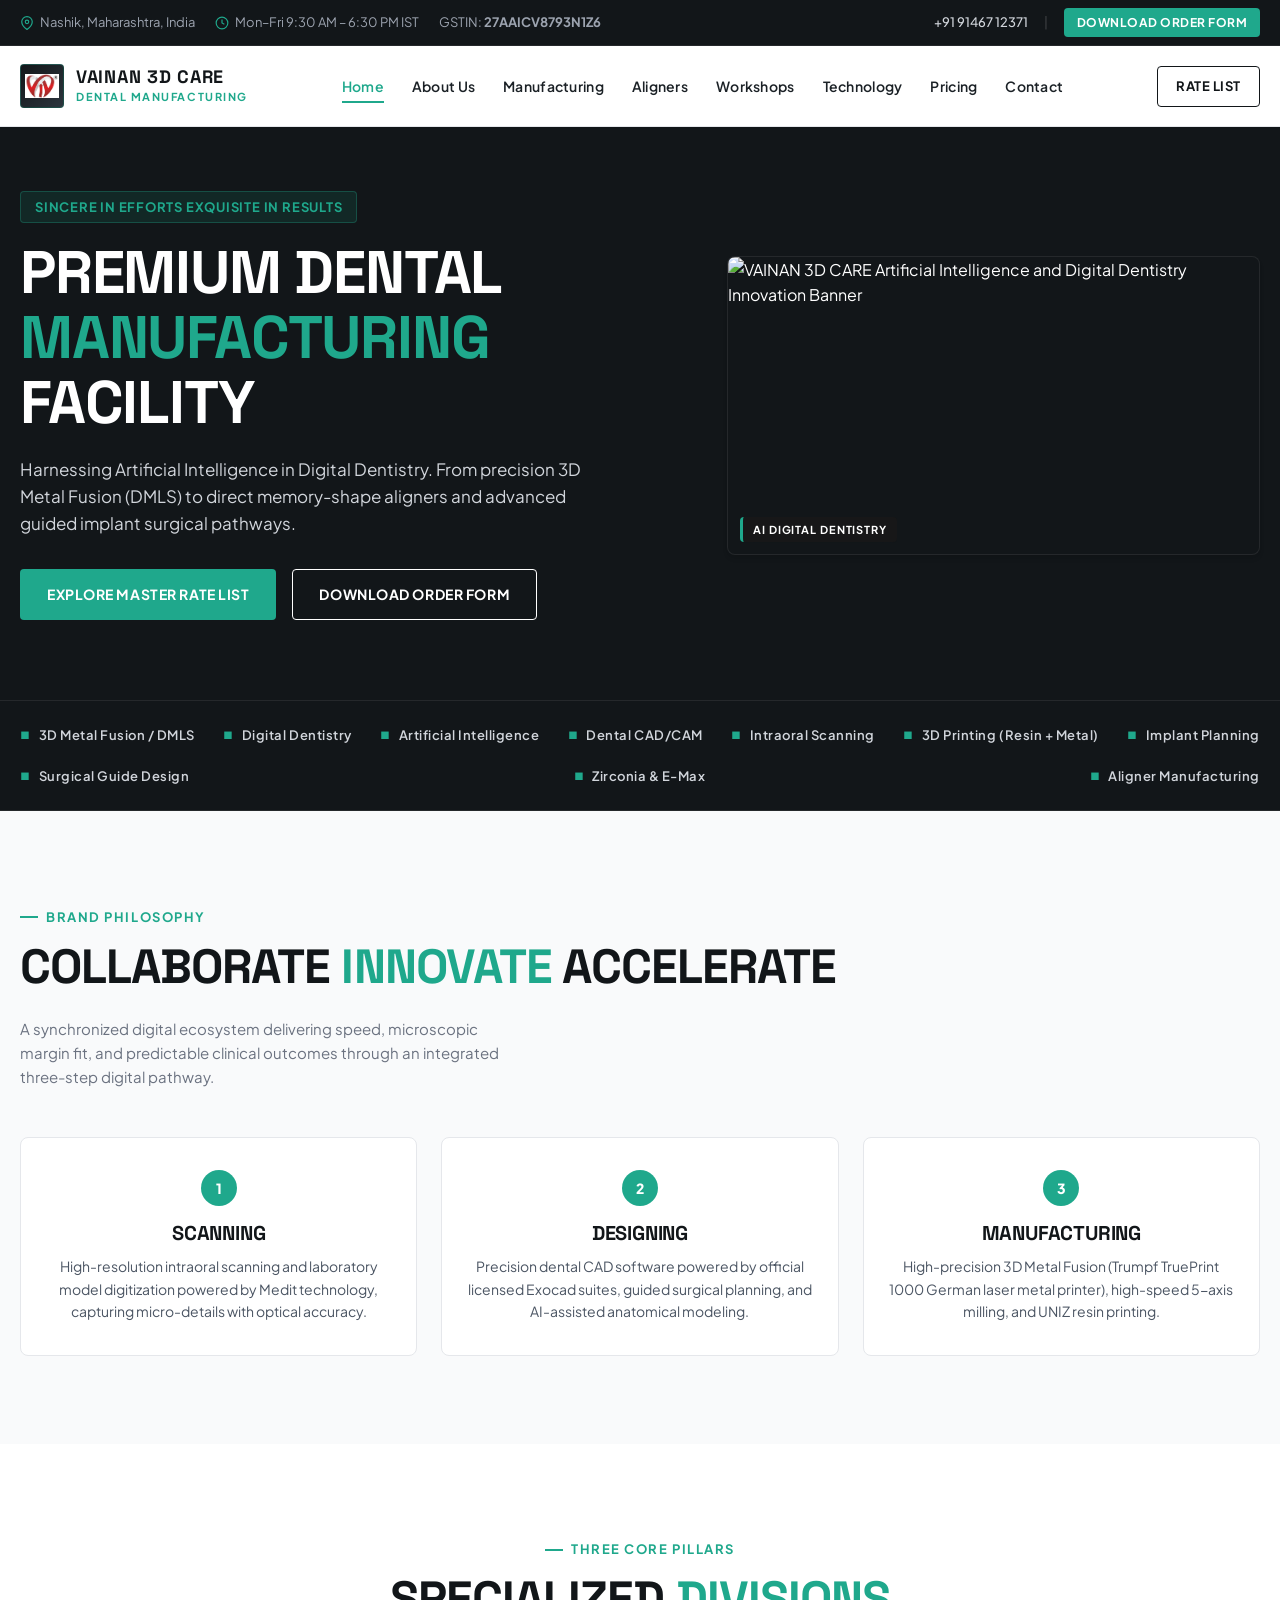
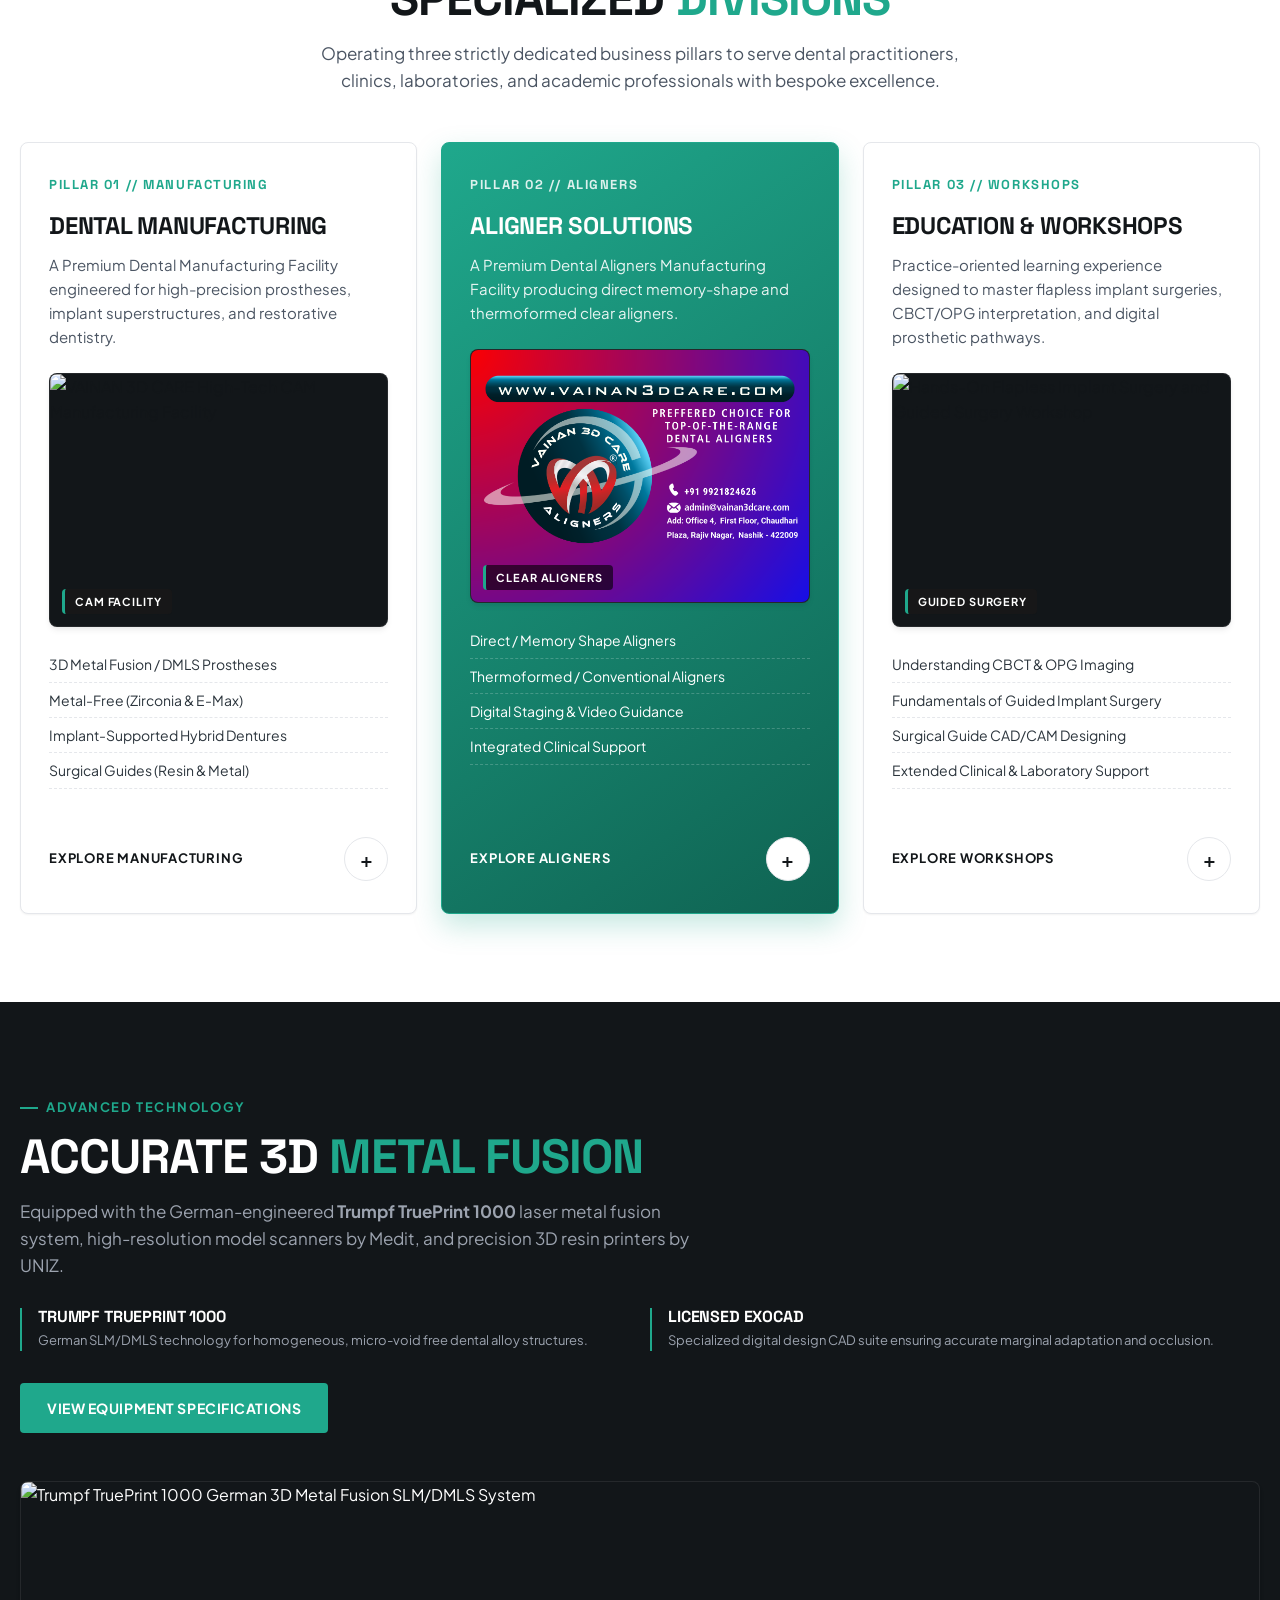
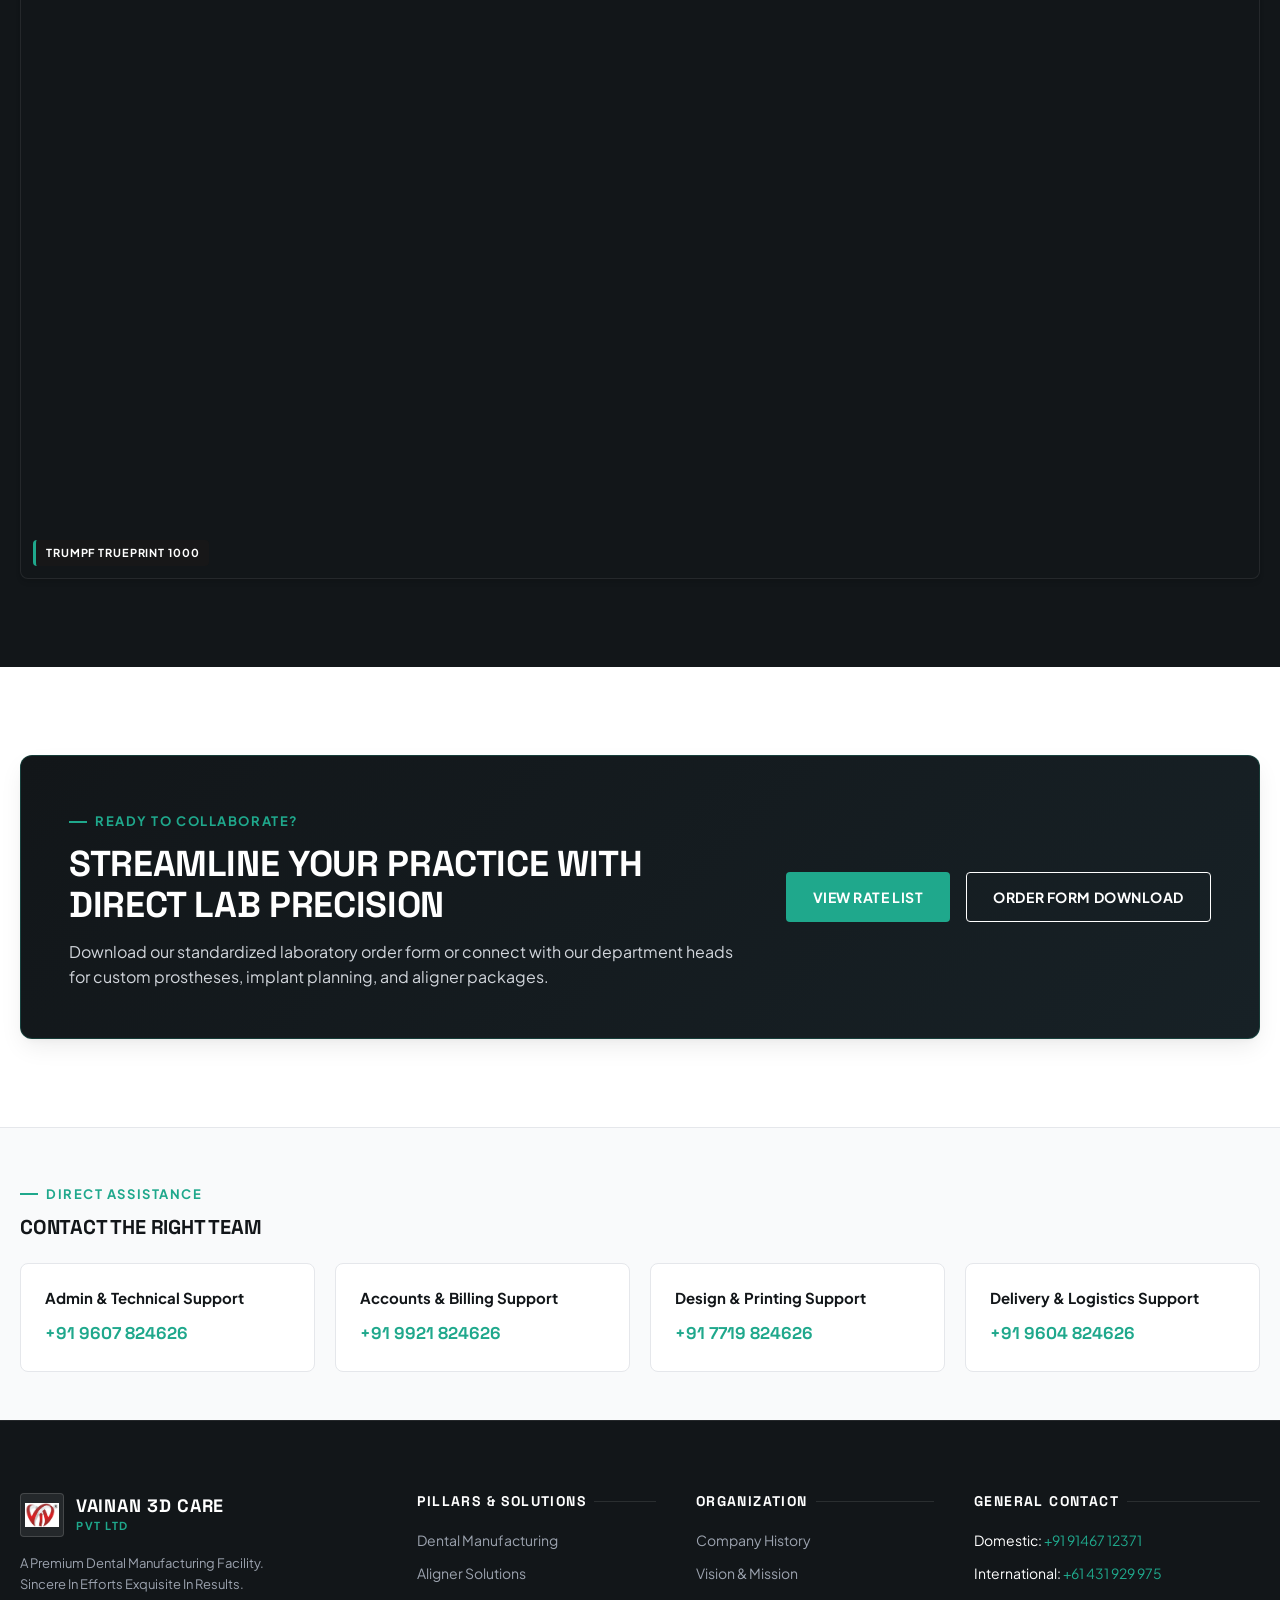
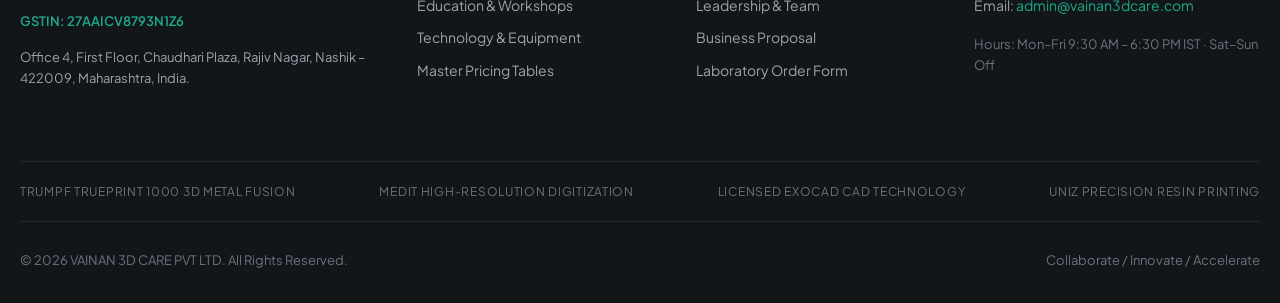
==== index.html @ 5afebca4 "feat: core website pages, styles, scripts, documentation and branding" ====
<!DOCTYPE html>
<html lang="en">
<head>
  <meta charset="UTF-8">
  <meta name="viewport" content="width=device-width, initial-scale=1.0">
  <title>VAINAN 3D CARE PVT LTD | Premium Dental Manufacturing & Digital Dentistry</title>
  <meta name="description" content="VAINAN 3D CARE PVT LTD is a premium dental manufacturing facility in Nashik, India. Harnessing Artificial Intelligence, 3D Metal Fusion (DMLS), Aligners, and Advanced Workshops.">
  <link rel="stylesheet" href="css/style.css">
</head>
<body>

  <!-- Top Utility Bar -->
  <div class="top-bar">
    <div class="container top-bar-inner">
      <div class="top-bar-info">
        <div class="top-bar-item">
          <svg width="14" height="14" viewBox="0 0 24 24" fill="none" stroke="currentColor" stroke-width="2"><path d="M21 10c0 7-9 13-9 13s-9-6-9-13a9 9 0 0 1 18 0z"></path><circle cx="12" cy="10" r="3"></circle></svg>
          <span>Nashik, Maharashtra, India</span>
        </div>
        <div class="top-bar-item">
          <svg width="14" height="14" viewBox="0 0 24 24" fill="none" stroke="currentColor" stroke-width="2"><circle cx="12" cy="12" r="10"></circle><polyline points="12 6 12 12 16 14"></polyline></svg>
          <span>Mon–Fri 9:30 AM – 6:30 PM IST</span>
        </div>
        <div class="top-bar-item">
          <span>GSTIN: <strong>27AAICV8793N1Z6</strong></span>
        </div>
      </div>
      <div class="top-bar-actions">
        <!-- CONFIRM WITH CLIENT: Contact phone numbers: older live site listed 7719824626 / 9146712371 as primary; newer material lists a 4-department split plus 91467 12371 / +61 431 929 975 as general contact. Confirm the department table is the one to publish. -->
        <a href="tel:+919146712371" class="top-bar-link">+91 91467 12371</a>
        <span style="color: rgba(255,255,255,0.2);">|</span>
        <a href="contact.html#order-form" class="btn btn-primary" style="padding: 4px 12px; font-size: 0.75rem;">Download Order Form</a>
      </div>
    </div>
  </div>

  <!-- Main Sticky Header -->
  <header class="site-header">
    <div class="container site-header-inner">
      <a href="index.html" class="brand-logo" aria-label="Vainan 3D Care Home">
        <div class="brand-symbol">
          <img src="Asset/Vainan3DCareAligners(BoxCover)/4.png" alt="VAINAN 3D CARE Logo" class="brand-emblem-img">
        </div>
        <div class="brand-text">
          <span class="brand-name">VAINAN 3D CARE</span>
          <span class="brand-sub">Dental Manufacturing</span>
        </div>
      </a>

      <!-- Desktop Navigation -->
      <nav class="nav-desktop">
        <a href="index.html" class="nav-link active">Home</a>
        <a href="about.html" class="nav-link">About Us</a>
        <a href="manufacturing.html" class="nav-link">Manufacturing</a>
        <a href="aligners.html" class="nav-link">Aligners</a>
        <a href="workshops.html" class="nav-link">Workshops</a>
        <a href="technology.html" class="nav-link">Technology</a>
        <a href="pricing.html" class="nav-link">Pricing</a>
        <a href="contact.html" class="nav-link">Contact</a>
      </nav>

      <div class="nav-actions">
        <a href="pricing.html" class="btn btn-outline-dark" style="padding: 9px 18px; font-size: 0.8125rem;">Rate List</a>
        <button class="mobile-menu-btn" id="mobileMenuBtn" aria-label="Open navigation menu">
          <svg width="24" height="24" viewBox="0 0 24 24" fill="none" stroke="currentColor" stroke-width="2"><line x1="3" y1="12" x2="21" y2="12"></line><line x1="3" y1="6" x2="21" y2="6"></line><line x1="3" y1="18" x2="21" y2="18"></line></svg>
        </button>
      </div>
    </div>
  </header>

  <!-- Mobile Drawer & Overlay -->
  <div class="mobile-nav-overlay" id="mobileOverlay"></div>
  <div class="mobile-nav-drawer" id="mobileDrawer">
    <div>
      <div style="display: flex; justify-content: space-between; align-items: center; margin-bottom: 24px;">
        <div class="brand-text">
          <span class="brand-name" style="color: #fff;">VAINAN 3D CARE</span>
          <span class="brand-sub">Pvt Ltd</span>
        </div>
        <button class="mobile-nav-close" id="mobileCloseBtn" aria-label="Close menu">&times;</button>
      </div>
      <nav class="mobile-nav-links">
        <a href="index.html" class="active">Home</a>
        <a href="about.html">About Us</a>
        <a href="manufacturing.html">Dental Manufacturing</a>
        <a href="aligners.html">Aligner Solutions</a>
        <a href="workshops.html">Education & Workshops</a>
        <a href="technology.html">Technology & Equipment</a>
        <a href="pricing.html">Pricing & Charges</a>
        <a href="contact.html">Contact Us</a>
      </nav>
    </div>
    <div>
      <a href="contact.html#order-form" class="btn btn-primary" style="width: 100%; margin-bottom: 12px;">Order Form</a>
      <p style="font-size: 0.75rem; color: var(--gray-400); text-align: center;">GSTIN: 27AAICV8793N1Z6</p>
    </div>
  </div>

  <!-- Hero Section: Samhwan Steel Bold Industrial Stacked Layout -->
  <section class="hero-industrial">
    <div class="container">
      <div class="hero-grid">
        <div class="hero-content">
          <div class="hero-tagline-strip">
            <span>Sincere In Efforts Exquisite In Results</span>
          </div>
          <h1 class="hero-stacked-headline">
            <span>PREMIUM DENTAL</span>
            <span class="accent">MANUFACTURING</span>
            <span>FACILITY</span>
          </h1>
          <p class="hero-subtext">
            Harnessing Artificial Intelligence in Digital Dentistry. From precision 3D Metal Fusion (DMLS) to direct memory-shape aligners and advanced guided implant surgical pathways.
          </p>
          <div class="hero-actions">
            <a href="pricing.html" class="btn btn-primary">Explore Master Rate List</a>
            <a href="contact.html#order-form" class="btn btn-outline-white">Download Order Form</a>
          </div>
        </div>

        <!-- Hero Media Asset: vainan3dcare.com (1170 x 355 px)/2.png -->
        <div class="hero-media-wrapper">
          <div class="media-frame aspect-16-9" id="hero-banner-frame">
            <img src="Asset/vainan3dcare.com (1170 x 355 px)/2.png" alt="VAINAN 3D CARE Artificial Intelligence and Digital Dentistry Innovation Banner" loading="eager">
            <span class="media-badge">AI Digital Dentistry</span>
          </div>
        </div>
      </div>
    </div>
  </section>

  <!-- High-Tech Strip (Section 6.5) -->
  <div class="tech-strip">
    <div class="container tech-strip-inner">
      <span class="tech-badge">3D Metal Fusion / DMLS</span>
      <span class="tech-badge">Digital Dentistry</span>
      <span class="tech-badge">Artificial Intelligence</span>
      <span class="tech-badge">Dental CAD/CAM</span>
      <span class="tech-badge">Intraoral Scanning</span>
      <span class="tech-badge">3D Printing (Resin + Metal)</span>
      <span class="tech-badge">Implant Planning</span>
      <span class="tech-badge">Surgical Guide Design</span>
      <span class="tech-badge">Zirconia & E-Max</span>
      <span class="tech-badge">Aligner Manufacturing</span>
    </div>
  </div>

  <!-- Brand Philosophy & Workflow Summary -->
  <section class="section bg-light">
    <div class="container">
      <div style="display: flex; justify-content: space-between; align-items: flex-end; flex-wrap: wrap; gap: 24px; margin-bottom: 48px;">
        <div>
          <span class="section-tagline">Brand Philosophy</span>
          <h2 class="heading-two-tone">
            COLLABORATE <span class="accent">INNOVATE</span> ACCELERATE
          </h2>
        </div>
        <div style="max-width: 480px;">
          <p class="text-muted" style="font-size: 0.9375rem;">
            A synchronized digital ecosystem delivering speed, microscopic margin fit, and predictable clinical outcomes through an integrated three-step digital pathway.
          </p>
        </div>
      </div>

      <!-- Workflow: Scanning -> Designing -> Manufacturing -->
      <div class="workflow-grid">
        <div class="workflow-card">
          <div class="workflow-step-badge">1</div>
          <h3 class="workflow-title">Scanning</h3>
          <p class="workflow-text">
            High-resolution intraoral scanning and laboratory model digitization powered by Medit technology, capturing micro-details with optical accuracy.
          </p>
        </div>

        <div class="workflow-card">
          <div class="workflow-step-badge">2</div>
          <h3 class="workflow-title">Designing</h3>
          <p class="workflow-text">
            Precision dental CAD software powered by official licensed Exocad suites, guided surgical planning, and AI-assisted anatomical modeling.
          </p>
        </div>

        <div class="workflow-card">
          <div class="workflow-step-badge">3</div>
          <h3 class="workflow-title">Manufacturing</h3>
          <p class="workflow-text">
            High-precision 3D Metal Fusion (Trumpf TruePrint 1000 German laser metal printer), high-speed 5-axis milling, and UNIZ resin printing.
          </p>
        </div>
      </div>
    </div>
  </section>

  <!-- 3-Pillar Feature Card Grid (Samhwan Steel Core Pattern) -->
  <section class="section bg-white">
    <div class="container">
      <div class="section-heading-wrapper text-center" style="max-width: 760px; margin-left: auto; margin-right: auto;">
        <span class="section-tagline">Three Core Pillars</span>
        <h2 class="heading-two-tone">
          SPECIALIZED <span class="accent">DIVISIONS</span>
        </h2>
        <p class="section-subtitle" style="margin-left: auto; margin-right: auto;">
          Operating three strictly dedicated business pillars to serve dental practitioners, clinics, laboratories, and academic professionals with bespoke excellence.
        </p>
      </div>

      <div class="pillar-grid">
        <!-- Pillar A: Dental Manufacturing -->
        <div class="pillar-card">
          <div>
            <div class="pillar-card-number">PILLAR 01 // MANUFACTURING</div>
            <h3 class="pillar-card-title">Dental Manufacturing</h3>
            <p class="pillar-card-desc">
              A Premium Dental Manufacturing Facility engineered for high-precision prostheses, implant superstructures, and restorative dentistry.
            </p>

            <div class="media-frame aspect-4-3" style="margin-bottom: 20px;">
              <img src="Asset/WebsiteAdditions2/15.png" alt="VAINAN 3D CARE High-Tech CAM Manufacturing Facility" loading="lazy">
              <span class="media-badge">CAM Facility</span>
            </div>

            <ul class="pillar-card-features">
              <li>3D Metal Fusion / DMLS Prostheses</li>
              <li>Metal-Free (Zirconia & E-Max)</li>
              <li>Implant-Supported Hybrid Dentures</li>
              <li>Surgical Guides (Resin & Metal)</li>
            </ul>
          </div>

          <div class="pillar-card-bottom">
            <span class="pillar-card-link-text">Explore Manufacturing</span>
            <a href="manufacturing.html" class="btn-circle-plus" aria-label="View Dental Manufacturing Pillar">+</a>
          </div>
        </div>

        <!-- Pillar B: Aligner Solutions (Solid Teal Featured Anchor Card) -->
        <div class="pillar-card card-featured">
          <div>
            <div class="pillar-card-number">PILLAR 02 // ALIGNERS</div>
            <h3 class="pillar-card-title">Aligner Solutions</h3>
            <p class="pillar-card-desc">
              <!-- CONFIRM WITH CLIENT: 'World-class' positioning language - confirm client wants this retained (currently only in aligner material) -->
              A Premium Dental Aligners Manufacturing Facility producing direct memory-shape and thermoformed clear aligners.
            </p>

            <div class="media-frame aspect-4-3" style="margin-bottom: 20px;">
              <img src="Asset/Vainan3DCareAligners(BoxCover)/2.png" alt="VAINAN 3D CARE Aligners Packaging and Splints" loading="lazy">
              <span class="media-badge" style="background: rgba(0,0,0,0.6);">Clear Aligners</span>
            </div>

            <ul class="pillar-card-features">
              <li>Direct / Memory Shape Aligners</li>
              <li>Thermoformed / Conventional Aligners</li>
              <li>Digital Staging & Video Guidance</li>
              <li>Integrated Clinical Support</li>
            </ul>
          </div>

          <div class="pillar-card-bottom">
            <span class="pillar-card-link-text">Explore Aligners</span>
            <a href="aligners.html" class="btn-circle-plus" aria-label="View Aligner Solutions Pillar">+</a>
          </div>
        </div>

        <!-- Pillar C: Education / Workshops -->
        <div class="pillar-card">
          <div>
            <div class="pillar-card-number">PILLAR 03 // WORKSHOPS</div>
            <h3 class="pillar-card-title">Education & Workshops</h3>
            <p class="pillar-card-desc">
              Practice-oriented learning experience designed to master flapless implant surgeries, CBCT/OPG interpretation, and digital prosthetic pathways.
            </p>

            <div class="media-frame aspect-4-3" style="margin-bottom: 20px;">
              <img src="Asset/Vainan3DCareFlyers/4.png" alt="Hands-On Flapless Implant Surgery and Guided Surgery Workshop" loading="lazy">
              <span class="media-badge">Guided Surgery</span>
            </div>

            <ul class="pillar-card-features">
              <li>Understanding CBCT & OPG Imaging</li>
              <li>Fundamentals of Guided Implant Surgery</li>
              <li>Surgical Guide CAD/CAM Designing</li>
              <li>Extended Clinical & Laboratory Support</li>
            </ul>
          </div>

          <div class="pillar-card-bottom">
            <span class="pillar-card-link-text">Explore Workshops</span>
            <a href="workshops.html" class="btn-circle-plus" aria-label="View Education & Workshops Pillar">+</a>
          </div>
        </div>
      </div>
    </div>
  </section>

  <!-- Technical Infrastructure & German Engineering Highlight -->
  <section class="section bg-charcoal">
    <div class="container">
      <div style="display: grid; grid-template-columns: 1fr; gap: 48px; align-items: center;" class="equipment-showcase-grid">
        <div>
          <span class="section-tagline">Advanced Technology</span>
          <h2 class="heading-two-tone heading-two-tone-light">
            ACCURATE 3D <span class="accent">METAL FUSION</span>
          </h2>
          <p class="section-subtitle" style="margin-bottom: 28px;">
            Equipped with the German-engineered <strong>Trumpf TruePrint 1000</strong> laser metal fusion system, high-resolution model scanners by Medit, and precision 3D resin printers by UNIZ.
          </p>

          <div style="display: grid; grid-template-columns: 1fr 1fr; gap: 20px; margin-bottom: 32px;">
            <div style="border-left: 2px solid var(--teal-primary); padding-left: 16px;">
              <h4 style="font-size: 1rem; color: #fff; margin-bottom: 4px;">Trumpf TruePrint 1000</h4>
              <p style="font-size: 0.8125rem; color: var(--gray-400);">German SLM/DMLS technology for homogeneous, micro-void free dental alloy structures.</p>
            </div>
            <div style="border-left: 2px solid var(--teal-primary); padding-left: 16px;">
              <h4 style="font-size: 1rem; color: #fff; margin-bottom: 4px;">Licensed Exocad</h4>
              <p style="font-size: 0.8125rem; color: var(--gray-400);">Specialized digital design CAD suite ensuring accurate marginal adaptation and occlusion.</p>
            </div>
          </div>

          <a href="technology.html" class="btn btn-primary">View Equipment Specifications</a>
        </div>

        <div class="media-frame aspect-16-9" id="trumpf-machine-frame">
          <img src="Asset/WebsiteAdditions2/8.png" alt="Trumpf TruePrint 1000 German 3D Metal Fusion SLM/DMLS System" loading="lazy">
          <span class="media-badge">Trumpf TruePrint 1000</span>
        </div>
      </div>
    </div>
  </section>

  <!-- Flagged Global Network Section -->
  <!-- CONFIRM WITH CLIENT: Global-reach / "world map" section (borrowed from the design reference) — confirm with client whether Vainan actually serves international clients before building this; current content only hints at "exporting services" plus one Australian (+61) contact number. Section held as draft placeholder per prompt instructions. -->

  <!-- B2B Order & Consultation CTA -->
  <section class="section bg-white">
    <div class="container">
      <div class="cta-banner">
        <div class="cta-content">
          <span class="section-tagline" style="color: var(--teal-primary);">Ready to Collaborate?</span>
          <h2 class="cta-title">Streamline Your Practice With Direct Lab Precision</h2>
          <p class="cta-desc">
            Download our standardized laboratory order form or connect with our department heads for custom prostheses, implant planning, and aligner packages.
          </p>
        </div>
        <div style="display: flex; gap: 16px; flex-wrap: wrap;">
          <a href="pricing.html" class="btn btn-primary">View Rate List</a>
          <a href="contact.html#order-form" class="btn btn-outline-white">Order Form Download</a>
        </div>
      </div>
    </div>
  </section>

  <!-- Department Quick Contact Matrix (Section 9) -->
  <section class="section-sm bg-light" style="border-top: 1px solid var(--gray-200);">        
    <div class="container">
      <div style="margin-bottom: 24px;">
        <span class="section-tagline">Direct Assistance</span>
        <h3 style="font-size: 1.25rem; font-weight: 800; color: var(--charcoal-900);">CONTACT THE RIGHT TEAM</h3>
      </div>
      <!-- CONFIRM WITH CLIENT: Contact phone numbers: confirm 4-department split (+91 9607 824626 / 9921 824626 / 7719 824626 / 9604 824626) vs older live site primary numbers (7719824626 / 9146712371). -->
      <div class="dept-grid">
        <div class="dept-card">
          <span class="dept-name">Admin & Technical Support</span>
          <a href="tel:+919607824626" class="dept-phone">+91 9607 824626</a>
        </div>
        <div class="dept-card">
          <span class="dept-name">Accounts & Billing Support</span>
          <a href="tel:+919921824626" class="dept-phone">+91 9921 824626</a>
        </div>
        <div class="dept-card">
          <span class="dept-name">Design & Printing Support</span>
          <a href="tel:+917719824626" class="dept-phone">+91 7719 824626</a>
        </div>
        <div class="dept-card">
          <span class="dept-name">Delivery & Logistics Support</span>
          <a href="tel:+919604824626" class="dept-phone">+91 9604 824626</a>
        </div>
      </div>
    </div>
  </section>

  <!-- Master Footer -->
  <footer class="site-footer">
    <div class="container">
      <div class="footer-grid">
        <!-- Col 1: Brand & Legal -->
        <div>
          <div class="brand-logo" style="margin-bottom: 16px;">
            <div class="brand-symbol" style="background: rgba(255,255,255,0.08); border-color: rgba(255,255,255,0.15);">
              <img src="Asset/Vainan3DCareAligners(BoxCover)/4.png" alt="VAINAN 3D CARE Logo" class="brand-emblem-img">
            </div>
            <div class="brand-text">
              <span class="brand-name" style="color: #fff;">VAINAN 3D CARE</span>
              <span class="brand-sub">PVT LTD</span>
            </div>
          </div>
          <p class="footer-legal-text">
            A Premium Dental Manufacturing Facility.<br>
            Sincere In Efforts Exquisite In Results.
          </p>
          <p class="footer-legal-text" style="color: var(--teal-primary); font-weight: 600;">
            GSTIN: 27AAICV8793N1Z6
          </p>
          <p class="footer-legal-text">
            Office 4, First Floor, Chaudhari Plaza, Rajiv Nagar, Nashik – 422009, Maharashtra, India.
          </p>
        </div>

        <!-- Col 2: Navigation Links -->
        <div>
          <h4 class="footer-col-title">Pillars & Solutions</h4>
          <div class="footer-links">
            <a href="manufacturing.html" class="footer-link">Dental Manufacturing</a>
            <a href="aligners.html" class="footer-link">Aligner Solutions</a>
            <a href="workshops.html" class="footer-link">Education & Workshops</a>
            <a href="technology.html" class="footer-link">Technology & Equipment</a>
            <a href="pricing.html" class="footer-link">Master Pricing Tables</a>
          </div>
        </div>

        <!-- Col 3: Company -->
        <div>
          <h4 class="footer-col-title">Organization</h4>
          <div class="footer-links">
            <a href="about.html" class="footer-link">Company History</a>
            <a href="about.html#vision" class="footer-link">Vision & Mission</a>
            <a href="about.html#team" class="footer-link">Leadership & Team</a>
            <a href="about.html#proposal" class="footer-link">Business Proposal</a>
            <a href="contact.html#order-form" class="footer-link">Laboratory Order Form</a>
          </div>
        </div>

        <!-- Col 4: Contact Desk -->
        <div>
          <h4 class="footer-col-title">General Contact</h4>
          <div class="footer-links">
            <span style="color: #fff; font-size: 0.875rem;">Domestic: <a href="tel:+919146712371" style="color: var(--teal-primary);">+91 91467 12371</a></span>
            <span style="color: #fff; font-size: 0.875rem;">International: <a href="tel:+61431929975" style="color: var(--teal-primary);">+61 431 929 975</a></span>
            <!-- CONFIRM WITH CLIENT: Contact email: older live site used vainan3dcare@outlook.com; new master content consistently uses admin@vainan3dcare.com. Confirm which is current. -->
            <span style="font-size: 0.875rem;">Email: <a href="mailto:admin@vainan3dcare.com" style="color: var(--teal-primary);">admin@vainan3dcare.com</a></span>
            <span style="font-size: 0.8125rem; color: var(--gray-500); margin-top: 8px;">Hours: Mon–Fri 9:30 AM – 6:30 PM IST · Sat–Sun Off</span>
          </div>
        </div>
      </div>

      <!-- Certification Strip -->
      <div class="footer-cert-strip">
        <span>Trumpf TruePrint 1000 3D Metal Fusion</span>
        <span>Medit High-Resolution Digitization</span>
        <span>Licensed Exocad CAD Technology</span>
        <span>UNIZ Precision Resin Printing</span>
      </div>

      <!-- Copyright Bar -->
      <div class="footer-bottom">
        <span>&copy; 2026 VAINAN 3D CARE PVT LTD. All Rights Reserved.</span>
        <span>Collaborate / Innovate / Accelerate</span>
      </div>
    </div>
  </footer>

  <script src="js/main.js"></script>
</body>
</html>
---- css/style.css ----
/* ==========================================================================
   VAINAN 3D CARE PVT LTD — Master Design System
   Industrial B2B Theme Inspired by Samhwan Steel & Modern Digital Dentistry
   ========================================================================== */

@import url('https://fonts.googleapis.com/css2?family=Plus+Jakarta+Sans:ital,wght@0,300;0,400;0,500;0,600;0,700;0,800;1,400;1,600&family=Space+Grotesk:wght@500;700&display=swap');

:root {
  /* Primary Accent: Emerald / Industrial Teal */
  --teal-primary: #1FA88C;
  --teal-hover: #178e76;
  --teal-dark: #0f6352;
  --teal-light: #EBF7F4;
  --teal-subtle: rgba(31, 168, 140, 0.08);
  --teal-border: rgba(31, 168, 140, 0.25);
  --teal-glow: rgba(31, 168, 140, 0.35);

  /* Neutrals & Charcoal */
  --charcoal-900: #121619;
  --charcoal-800: #1B2126;
  --charcoal-700: #2C353D;
  --gray-600: #4B5563;
  --gray-500: #6B7280;
  --gray-400: #9CA3AF;
  --gray-300: #D1D5DB;
  --gray-200: #E5E7EB;
  --gray-100: #F3F4F6;
  --gray-50: #F9FAFB;
  --white: #FFFFFF;

  /* Typography */
  --font-sans: 'Plus Jakarta Sans', -apple-system, BlinkMacSystemFont, 'Segoe UI', Roboto, sans-serif;
  --font-heading: 'Space Grotesk', 'Plus Jakarta Sans', sans-serif;

  /* Layout & Spacing */
  --container-max: 1280px;
  --header-height: 80px;
  --topbar-height: 38px;
  --radius-sm: 4px;
  --radius-md: 8px;
  --radius-lg: 12px;
  --radius-xl: 16px;
  --radius-full: 9999px;

  /* Shadows */
  --shadow-sm: 0 1px 2px 0 rgba(0, 0, 0, 0.05);
  --shadow-md: 0 4px 6px -1px rgba(0, 0, 0, 0.07), 0 2px 4px -1px rgba(0, 0, 0, 0.04);
  --shadow-lg: 0 10px 25px -3px rgba(0, 0, 0, 0.08), 0 4px 6px -2px rgba(0, 0, 0, 0.03);
  --shadow-card-hover: 0 20px 30px -5px rgba(27, 33, 38, 0.12), 0 0 0 1px var(--teal-primary);

  /* Transitions */
  --transition-fast: 0.18s ease;
  --transition-normal: 0.28s cubic-bezier(0.4, 0, 0.2, 1);
  --transition-slow: 0.45s cubic-bezier(0.16, 1, 0.3, 1);
}

/* ==========================================================================
   CSS Reset & Base
   ========================================================================== */
*, *::before, *::after {
  box-sizing: border-box;
  margin: 0;
  padding: 0;
}

html {
  font-size: 16px;
  scroll-behavior: smooth;
  -webkit-text-size-adjust: 100%;
  width: 100%;
  max-width: 100%;
  overflow-x: hidden;
}

body {
  font-family: var(--font-sans);
  color: var(--charcoal-900);
  background-color: var(--white);
  line-height: 1.6;
  -webkit-font-smoothing: antialiased;
  -moz-osx-font-smoothing: grayscale;
  width: 100%;
  max-width: 100%;
  overflow-x: hidden;
  position: relative;
}

a {
  color: inherit;
  text-decoration: none;
  transition: color var(--transition-fast);
}

ul, ol {
  list-style: none;
}

button, input, select, textarea {
  font: inherit;
}

img {
  max-width: 100%;
  height: auto;
  display: block;
}

/* ==========================================================================
   Utility Classes & Layout
   ========================================================================== */
.container {
  width: 100%;
  max-width: var(--container-max);
  margin-left: auto;
  margin-right: auto;
  padding-left: 20px;
  padding-right: 20px;
}

@media (max-width: 480px) {
  .container {
    padding-left: 16px;
    padding-right: 16px;
  }
}

.section {
  padding-top: 88px;
  padding-bottom: 88px;
}

.section-sm {
  padding-top: 48px;
  padding-bottom: 48px;
}

.bg-white { background-color: var(--white); }
.bg-light { background-color: var(--gray-50); }
.bg-charcoal { background-color: var(--charcoal-900); color: var(--white); }
.bg-teal { background-color: var(--teal-primary); color: var(--white); }

.text-accent {
  color: var(--teal-primary);
}

.text-muted {
  color: var(--gray-500);
}

.text-center { text-align: center; }
.text-right { text-align: right; }

/* ==========================================================================
   Typography — Samhwan Steel Two-Tone Headings
   ========================================================================== */
h1, h2, h3, h4, h5, h6 {
  font-family: var(--font-heading);
  font-weight: 700;
  line-height: 1.15;
  letter-spacing: -0.01em;
  text-transform: uppercase;
}

.section-heading-wrapper {
  margin-bottom: 48px;
}

.section-tagline {
  display: inline-flex;
  align-items: center;
  gap: 8px;
  font-size: 0.8125rem;
  font-weight: 700;
  text-transform: uppercase;
  letter-spacing: 0.12em;
  color: var(--teal-primary);
  margin-bottom: 12px;
}

.section-tagline::before {
  content: "";
  display: inline-block;
  width: 18px;
  height: 2px;
  background-color: var(--teal-primary);
}

.heading-two-tone {
  font-size: clamp(2rem, 3.8vw, 3rem);
  font-weight: 800;
  color: var(--charcoal-900);
  letter-spacing: -0.02em;
  line-height: 1.12;
}

.heading-two-tone span.accent {
  color: var(--teal-primary);
}

.heading-two-tone-light {
  color: var(--white);
}

.section-subtitle {
  font-size: 1.0625rem;
  color: var(--gray-600);
  max-width: 680px;
  margin-top: 14px;
  line-height: 1.6;
}

.bg-charcoal .section-subtitle {
  color: var(--gray-400);
}

/* ==========================================================================
   Buttons & Badges
   ========================================================================== */
.btn {
  display: inline-flex;
  align-items: center;
  justify-content: center;
  gap: 10px;
  padding: 13px 26px;
  font-family: var(--font-sans);
  font-size: 0.875rem;
  font-weight: 700;
  letter-spacing: 0.04em;
  text-transform: uppercase;
  border-radius: var(--radius-sm);
  border: 1px solid transparent;
  cursor: pointer;
  transition: all var(--transition-normal);
  white-space: nowrap;
}

.btn-primary {
  background-color: var(--teal-primary);
  color: var(--white);
}

.btn-primary:hover {
  background-color: var(--teal-hover);
  box-shadow: 0 6px 18px var(--teal-glow);
  transform: translateY(-2px);
}

.btn-outline-dark {
  background-color: transparent;
  color: var(--charcoal-900);
  border-color: var(--charcoal-900);
}

.btn-outline-dark:hover {
  background-color: var(--charcoal-900);
  color: var(--white);
  transform: translateY(-2px);
}

.btn-outline-white {
  background-color: transparent;
  color: var(--white);
  border-color: var(--white);
}

.btn-outline-white:hover {
  background-color: var(--white);
  color: var(--charcoal-900);
  transform: translateY(-2px);
}

.btn-white {
  background-color: var(--white);
  color: var(--charcoal-900);
}

.btn-white:hover {
  background-color: var(--gray-100);
  transform: translateY(-2px);
}

.btn-circle-plus {
  width: 44px;
  height: 44px;
  border-radius: var(--radius-full);
  display: inline-flex;
  align-items: center;
  justify-content: center;
  background-color: var(--white);
  color: var(--charcoal-900);
  border: 1px solid var(--gray-200);
  font-size: 1.25rem;
  font-weight: 600;
  transition: all var(--transition-fast);
  cursor: pointer;
  flex-shrink: 0;
}

.btn-circle-plus:hover {
  background-color: var(--teal-primary);
  border-color: var(--teal-primary);
  color: var(--white);
  transform: scale(1.08);
}

.badge {
  display: inline-flex;
  align-items: center;
  gap: 6px;
  padding: 4px 10px;
  font-size: 0.75rem;
  font-weight: 700;
  letter-spacing: 0.06em;
  text-transform: uppercase;
  border-radius: var(--radius-sm);
}

.badge-teal {
  background-color: var(--teal-light);
  color: var(--teal-primary);
  border: 1px solid var(--teal-border);
}

.badge-charcoal {
  background-color: var(--charcoal-800);
  color: var(--white);
}

/* ==========================================================================
   IMAGE PLACEHOLDER BLOCKS (Strict Section 2 Rule 3 & Section 11 Compliance)
   ========================================================================== */
.placeholder-box {
  position: relative;
  width: 100%;
  background: linear-gradient(135deg, #1C2226 0%, #151A1D 100%);
  border: 1px dashed rgba(31, 168, 140, 0.45);
  border-radius: var(--radius-md);
  display: flex;
  flex-direction: column;
  align-items: center;
  justify-content: center;
  padding: 24px;
  color: var(--gray-300);
  text-align: center;
  overflow: hidden;
  box-shadow: inset 0 0 20px rgba(0, 0, 0, 0.4);
}

.placeholder-box::before {
  content: "";
  position: absolute;
  top: 0;
  left: 0;
  right: 0;
  bottom: 0;
  background: repeating-linear-gradient(
    45deg,
    transparent,
    transparent 14px,
    rgba(255, 255, 255, 0.015) 14px,
    rgba(255, 255, 255, 0.015) 28px
  );
  pointer-events: none;
}

.placeholder-box.light-theme {
  background: linear-gradient(135deg, #F8FAFB 0%, #EEF2F4 100%);
  border: 1px dashed var(--gray-400);
  color: var(--charcoal-700);
  box-shadow: none;
}

.placeholder-icon {
  width: 44px;
  height: 44px;
  border-radius: var(--radius-full);
  background-color: rgba(31, 168, 140, 0.15);
  color: var(--teal-primary);
  display: flex;
  align-items: center;
  justify-content: center;
  margin-bottom: 12px;
  font-size: 1.25rem;
}

.placeholder-label {
  font-family: var(--font-heading);
  font-size: 0.8125rem;
  font-weight: 700;
  letter-spacing: 0.06em;
  text-transform: uppercase;
  color: var(--teal-primary);
  margin-bottom: 4px;
}

.placeholder-box.light-theme .placeholder-label {
  color: var(--charcoal-900);
}

.placeholder-desc {
  font-size: 0.8125rem;
  color: var(--gray-400);
  max-width: 400px;
  line-height: 1.4;
}

.placeholder-box.light-theme .placeholder-desc {
  color: var(--gray-600);
}

.placeholder-meta {
  font-size: 0.6875rem;
  letter-spacing: 0.08em;
  text-transform: uppercase;
  color: var(--gray-500);
  margin-top: 8px;
  background-color: rgba(0, 0, 0, 0.35);
  padding: 2px 8px;
  border-radius: var(--radius-sm);
  display: inline-block;
}

.placeholder-box.light-theme .placeholder-meta {
  background-color: var(--gray-200);
  color: var(--gray-600);
}

/* Aspect ratio helpers */
.aspect-banner { aspect-ratio: 1170 / 355; min-height: 280px; }
.aspect-16-9 { aspect-ratio: 16 / 9; min-height: 220px; }
.aspect-4-3 { aspect-ratio: 4 / 3; min-height: 200px; }
.aspect-1-1 { aspect-ratio: 1 / 1; min-height: 180px; }
.aspect-tall { aspect-ratio: 3 / 4; min-height: 280px; }

/* Placed Media Frame System */
.media-frame {
  position: relative;
  width: 100%;
  border-radius: var(--radius-md);
  overflow: hidden;
  background: var(--charcoal-900);
  border: 1px solid rgba(255, 255, 255, 0.08);
  box-shadow: var(--shadow-md);
  display: block;
}

.media-frame img {
  width: 100%;
  height: 100%;
  object-fit: cover;
  display: block;
  transition: transform var(--transition-normal);
}

.media-frame:hover img {
  transform: scale(1.03);
}

.media-frame.contain-fit img {
  object-fit: contain;
  background: #0f1315;
}

.media-frame.white-bg img {
  background: #ffffff;
  object-fit: contain;
  padding: 12px;
}

.media-frame.aspect-banner { aspect-ratio: 1170 / 355; min-height: 280px; }
.media-frame.aspect-16-9 { aspect-ratio: 16 / 9; min-height: 220px; }
.media-frame.aspect-4-3 { aspect-ratio: 4 / 3; min-height: 200px; }
.media-frame.aspect-1-1 { aspect-ratio: 1 / 1; min-height: 180px; }
.media-frame.aspect-tall { aspect-ratio: 3 / 4; min-height: 280px; }

.media-badge {
  position: absolute;
  bottom: 12px;
  left: 12px;
  background: rgba(24, 24, 24, 0.88);
  backdrop-filter: blur(8px);
  color: #ffffff;
  font-size: 0.6875rem;
  font-weight: 700;
  letter-spacing: 0.08em;
  text-transform: uppercase;
  padding: 4px 10px;
  border-radius: var(--radius-sm);
  border-left: 3px solid var(--teal-primary);
  z-index: 2;
  pointer-events: none;
}

/* ==========================================================================
   Header & Navigation
   ========================================================================== */
.top-bar {
  background-color: var(--charcoal-900);
  color: var(--gray-400);
  font-size: 0.8125rem;
  padding: 8px 0;
  border-bottom: 1px solid rgba(255, 255, 255, 0.08);
}

.top-bar-inner {
  display: flex;
  align-items: center;
  justify-content: space-between;
  flex-wrap: wrap;
  gap: 12px;
}

.top-bar-info {
  display: flex;
  align-items: center;
  gap: 20px;
  flex-wrap: wrap;
}

.top-bar-item {
  display: flex;
  align-items: center;
  gap: 6px;
}

.top-bar-item svg {
  color: var(--teal-primary);
  flex-shrink: 0;
}

.top-bar-actions {
  display: flex;
  align-items: center;
  gap: 16px;
}

.top-bar-link {
  color: var(--gray-300);
  font-weight: 500;
  transition: color var(--transition-fast);
}

.top-bar-link:hover {
  color: var(--teal-primary);
}

.site-header {
  position: sticky;
  top: 0;
  z-index: 1000;
  background-color: rgba(255, 255, 255, 0.98);
  backdrop-filter: blur(12px);
  border-bottom: 1px solid var(--gray-200);
  box-shadow: var(--shadow-sm);
  transition: all var(--transition-normal);
}

.site-header-inner {
  display: flex;
  align-items: center;
  justify-content: space-between;
  height: var(--header-height);
}

.brand-logo {
  display: flex;
  align-items: center;
  gap: 12px;
}

.brand-symbol {
  width: 44px;
  height: 44px;
  background: linear-gradient(135deg, var(--charcoal-900) 0%, var(--charcoal-700) 100%);
  border-radius: var(--radius-sm);
  display: flex;
  align-items: center;
  justify-content: center;
  color: var(--teal-primary);
  font-family: var(--font-heading);
  font-weight: 800;
  font-size: 1.25rem;
  border: 1px solid rgba(31, 168, 140, 0.3);
  overflow: hidden;
}

.brand-symbol img,
.brand-emblem-img {
  width: 100%;
  height: 100%;
  object-fit: contain;
  padding: 4px;
  display: block;
}

.brand-text {
  display: flex;
  flex-direction: column;
}

.brand-name {
  font-family: var(--font-heading);
  font-size: 1.125rem;
  font-weight: 800;
  letter-spacing: 0.04em;
  color: var(--charcoal-900);
  line-height: 1.15;
}

.brand-sub {
  font-size: 0.6875rem;
  font-weight: 700;
  letter-spacing: 0.14em;
  text-transform: uppercase;
  color: var(--teal-primary);
}

.nav-desktop {
  display: flex;
  align-items: center;
  gap: 28px;
}

.nav-link {
  font-size: 0.875rem;
  font-weight: 600;
  color: var(--charcoal-800);
  letter-spacing: 0.02em;
  padding: 6px 0;
  position: relative;
  transition: color var(--transition-fast);
}

.nav-link::after {
  content: "";
  position: absolute;
  bottom: 0;
  left: 0;
  width: 0;
  height: 2px;
  background-color: var(--teal-primary);
  transition: width var(--transition-normal);
}

.nav-link:hover,
.nav-link.active {
  color: var(--teal-primary);
}

.nav-link.active::after {
  width: 100%;
}

.nav-actions {
  display: flex;
  align-items: center;
  gap: 12px;
}

.mobile-menu-btn {
  display: none;
  background: none;
  border: none;
  color: var(--charcoal-900);
  font-size: 1.5rem;
  cursor: pointer;
  padding: 8px;
}

/* Mobile Nav Drawer */
.mobile-nav-drawer {
  position: fixed;
  top: 0;
  right: -100%;
  width: 85%;
  max-width: 360px;
  height: 100vh;
  background-color: var(--charcoal-900);
  color: var(--white);
  z-index: 1050;
  padding: 32px 24px;
  display: flex;
  flex-direction: column;
  justify-content: space-between;
  box-shadow: -10px 0 30px rgba(0, 0, 0, 0.5);
  transition: right var(--transition-normal);
}

.mobile-nav-drawer.open {
  right: 0;
}

.mobile-nav-overlay {
  position: fixed;
  top: 0;
  left: 0;
  width: 100vw;
  height: 100vh;
  background-color: rgba(0, 0, 0, 0.6);
  backdrop-filter: blur(4px);
  z-index: 1040;
  opacity: 0;
  visibility: hidden;
  transition: all var(--transition-normal);
}

.mobile-nav-overlay.open {
  opacity: 1;
  visibility: visible;
}

.mobile-nav-close {
  align-self: flex-end;
  background: none;
  border: none;
  color: var(--white);
  font-size: 1.5rem;
  cursor: pointer;
  margin-bottom: 24px;
}

.mobile-nav-links {
  display: flex;
  flex-direction: column;
  gap: 16px;
}

.mobile-nav-links a {
  font-size: 1.125rem;
  font-weight: 600;
  padding: 8px 0;
  border-bottom: 1px solid rgba(255, 255, 255, 0.08);
}

.mobile-nav-links a.active {
  color: var(--teal-primary);
}

/* ==========================================================================
   Hero Section — Samhwan Steel Stacked Bold Headline
   ========================================================================== */
.hero-industrial {
  position: relative;
  background-color: var(--charcoal-900);
  color: var(--white);
  padding-top: 64px;
  padding-bottom: 80px;
  overflow: hidden;
}

.hero-grid {
  display: grid;
  grid-template-columns: 1fr;
  gap: 40px;
  align-items: center;
}

@media (min-width: 992px) {
  .hero-grid {
    grid-template-columns: 1.1fr 0.9fr;
    gap: 56px;
  }
}

.hero-stacked-headline {
  font-size: clamp(1.75rem, 6.5vw, 3.75rem);
  font-weight: 800;
  line-height: 1.08;
  letter-spacing: -0.02em;
  margin-bottom: 20px;
  overflow-wrap: break-word;
  word-break: break-word;
}

.hero-stacked-headline span {
  display: block;
}

.hero-stacked-headline span.accent {
  color: var(--teal-primary);
}

.hero-tagline-strip {
  display: inline-flex;
  align-items: center;
  gap: 8px;
  background-color: rgba(31, 168, 140, 0.12);
  border: 1px solid rgba(31, 168, 140, 0.3);
  padding: 6px 14px;
  border-radius: var(--radius-sm);
  color: var(--teal-primary);
  font-size: 0.8125rem;
  font-weight: 700;
  letter-spacing: 0.06em;
  text-transform: uppercase;
  margin-bottom: 18px;
  max-width: 100%;
  white-space: normal;
  line-height: 1.4;
}

.hero-subtext {
  font-size: 1.0625rem;
  color: var(--gray-300);
  max-width: 580px;
  margin-bottom: 32px;
  line-height: 1.6;
}

.hero-actions {
  display: flex;
  align-items: center;
  gap: 16px;
  flex-wrap: wrap;
}

/* ==========================================================================
   3-Pillar Feature Card Grid (Samhwan Steel Core Pattern)
   ========================================================================== */
.pillar-grid {
  display: grid;
  grid-template-columns: 1fr;
  gap: 24px;
  margin-top: 40px;
}

@media (min-width: 768px) {
  .pillar-grid {
    grid-template-columns: repeat(3, 1fr);
  }
}

.pillar-card {
  position: relative;
  background-color: var(--white);
  border: 1px solid var(--gray-200);
  border-radius: var(--radius-md);
  padding: 32px 28px;
  display: flex;
  flex-direction: column;
  justify-content: space-between;
  min-height: 420px;
  box-shadow: var(--shadow-sm);
  transition: all var(--transition-normal);
  overflow: hidden;
}

.pillar-card:hover {
  transform: translateY(-6px);
  box-shadow: var(--shadow-card-hover);
  border-color: var(--teal-primary);
}

/* Highlighted Anchor Card (Samhwan Steel solid color accent card) */
.pillar-card.card-featured {
  background: linear-gradient(145deg, var(--teal-primary) 0%, var(--teal-dark) 100%);
  color: var(--white);
  border-color: var(--teal-primary);
  box-shadow: 0 12px 28px rgba(31, 168, 140, 0.25);
}

.pillar-card.card-featured:hover {
  box-shadow: 0 18px 36px rgba(31, 168, 140, 0.35);
  transform: translateY(-8px);
}

.pillar-card-number {
  font-family: var(--font-heading);
  font-size: 0.8125rem;
  font-weight: 800;
  letter-spacing: 0.12em;
  color: var(--teal-primary);
  margin-bottom: 16px;
}

.pillar-card.card-featured .pillar-card-number {
  color: rgba(255, 255, 255, 0.85);
}

.pillar-card-title {
  font-size: 1.5rem;
  font-weight: 800;
  margin-bottom: 12px;
  color: var(--charcoal-900);
  line-height: 1.2;
}

.pillar-card.card-featured .pillar-card-title {
  color: var(--white);
}

.pillar-card-desc {
  font-size: 0.9375rem;
  color: var(--gray-600);
  line-height: 1.6;
  margin-bottom: 24px;
}

.pillar-card.card-featured .pillar-card-desc {
  color: rgba(255, 255, 255, 0.9);
}

.pillar-card-features {
  margin-bottom: 28px;
}

.pillar-card-features li {
  font-size: 0.875rem;
  padding: 6px 0;
  display: flex;
  align-items: center;
  gap: 8px;
  color: var(--charcoal-700);
  border-bottom: 1px dashed var(--gray-200);
}

.pillar-card.card-featured .pillar-card-features li {
  color: var(--white);
  border-bottom-color: rgba(255, 255, 255, 0.2);
}

.pillar-card-bottom {
  display: flex;
  align-items: center;
  justify-content: space-between;
  margin-top: auto;
  padding-top: 20px;
}

.pillar-card-link-text {
  font-size: 0.8125rem;
  font-weight: 700;
  letter-spacing: 0.06em;
  text-transform: uppercase;
  color: var(--charcoal-900);
}

.pillar-card.card-featured .pillar-card-link-text {
  color: var(--white);
}

/* ==========================================================================
   Technology Highlight Strip
   ========================================================================== */
.tech-strip {
  background-color: var(--charcoal-900);
  border-top: 1px solid rgba(255, 255, 255, 0.08);
  border-bottom: 1px solid rgba(255, 255, 255, 0.08);
  padding: 24px 0;
  overflow-x: auto;
}

.tech-strip-inner {
  display: flex;
  align-items: center;
  justify-content: space-between;
  gap: 20px;
  flex-wrap: wrap;
}

.tech-badge {
  display: inline-flex;
  align-items: center;
  gap: 8px;
  color: var(--gray-300);
  font-size: 0.8125rem;
  font-weight: 600;
  letter-spacing: 0.04em;
  white-space: nowrap;
}

.tech-badge::before {
  content: "■";
  color: var(--teal-primary);
  font-size: 0.625rem;
}

/* ==========================================================================
   Structured Pricing Data Tables (Strict Section 8 Compliance)
   ========================================================================== */
.table-category-nav {
  display: flex;
  align-items: center;
  gap: 8px;
  flex-wrap: wrap;
  margin-bottom: 32px;
  padding-bottom: 16px;
  border-bottom: 1px solid var(--gray-200);
}

.category-tab-btn {
  background-color: var(--white);
  border: 1px solid var(--gray-300);
  color: var(--charcoal-800);
  padding: 8px 16px;
  font-size: 0.8125rem;
  font-weight: 600;
  border-radius: var(--radius-sm);
  cursor: pointer;
  transition: all var(--transition-fast);
}

.category-tab-btn:hover {
  border-color: var(--teal-primary);
  color: var(--teal-primary);
}

.category-tab-btn.active {
  background-color: var(--teal-primary);
  border-color: var(--teal-primary);
  color: var(--white);
}

.pricing-table-card {
  background-color: var(--white);
  border: 1px solid var(--gray-200);
  border-radius: var(--radius-md);
  margin-bottom: 36px;
  overflow: hidden;
  box-shadow: var(--shadow-sm);
}

.pricing-table-header {
  background-color: var(--charcoal-900);
  color: var(--white);
  padding: 20px 24px;
  display: flex;
  align-items: center;
  justify-content: space-between;
  flex-wrap: wrap;
  gap: 12px;
}

.pricing-table-title {
  font-size: 1.125rem;
  font-weight: 700;
  letter-spacing: 0.02em;
}

.pricing-table-badge {
  font-size: 0.75rem;
  font-weight: 700;
  letter-spacing: 0.06em;
  padding: 4px 10px;
  background-color: var(--teal-primary);
  color: var(--white);
  border-radius: var(--radius-sm);
  text-transform: uppercase;
}

.table-responsive {
  width: 100%;
  overflow-x: auto;
}

.pricing-table {
  width: 100%;
  border-collapse: collapse;
  text-align: left;
}

.pricing-table th {
  background-color: var(--gray-50);
  color: var(--charcoal-700);
  font-size: 0.8125rem;
  font-weight: 700;
  text-transform: uppercase;
  letter-spacing: 0.05em;
  padding: 14px 24px;
  border-bottom: 2px solid var(--gray-200);
}

.pricing-table td {
  padding: 16px 24px;
  font-size: 0.9375rem;
  color: var(--charcoal-800);
  border-bottom: 1px solid var(--gray-200);
  line-height: 1.5;
}

.pricing-table tr:hover td {
  background-color: var(--teal-light);
}

.pricing-table tr:last-child td {
  border-bottom: none;
}

.col-service {
  font-weight: 600;
}

.col-details {
  color: var(--gray-600);
  font-size: 0.875rem;
}

.col-price {
  text-align: right;
  font-family: var(--font-heading);
  font-weight: 700;
  font-size: 1.0625rem;
  color: var(--teal-primary);
  white-space: nowrap;
}

.table-note-box {
  background-color: #FFFBEB;
  border-left: 4px solid #F59E0B;
  padding: 14px 20px;
  margin: 16px 24px 20px;
  font-size: 0.875rem;
  color: #92400E;
  border-radius: 0 var(--radius-sm) var(--radius-sm) 0;
}

/* Bank Account & Payment Box */
.payment-info-box {
  background: linear-gradient(135deg, var(--charcoal-900) 0%, var(--charcoal-800) 100%);
  color: var(--white);
  border-radius: var(--radius-md);
  padding: 36px;
  margin-top: 48px;
  border: 1px solid var(--teal-border);
}

.payment-grid {
  display: grid;
  grid-template-columns: 1fr;
  gap: 28px;
}

@media (min-width: 768px) {
  .payment-grid {
    grid-template-columns: 1.2fr 0.8fr;
  }
}

.payment-detail-list {
  display: grid;
  grid-template-columns: repeat(auto-fill, minmax(220px, 1fr));
  gap: 16px;
  margin-top: 18px;
}

.payment-item {
  background-color: rgba(255, 255, 255, 0.05);
  border: 1px solid rgba(255, 255, 255, 0.1);
  border-radius: var(--radius-sm);
  padding: 12px 16px;
}

.payment-label {
  font-size: 0.75rem;
  font-weight: 600;
  color: var(--teal-primary);
  text-transform: uppercase;
  letter-spacing: 0.06em;
  margin-bottom: 4px;
}

.payment-val {
  font-family: var(--font-heading);
  font-size: 1rem;
  font-weight: 700;
  color: var(--white);
}

/* ==========================================================================
   Department Contact Matrix (Section 9 Compliance)
   ========================================================================== */
.dept-grid {
  display: grid;
  grid-template-columns: 1fr;
  gap: 20px;
}

@media (min-width: 640px) {
  .dept-grid {
    grid-template-columns: repeat(2, 1fr);
  }
}

@media (min-width: 1024px) {
  .dept-grid {
    grid-template-columns: repeat(4, 1fr);
  }
}

.dept-card {
  background-color: var(--white);
  border: 1px solid var(--gray-200);
  border-radius: var(--radius-md);
  padding: 24px;
  transition: all var(--transition-fast);
  display: flex;
  flex-direction: column;
  justify-content: space-between;
}

.dept-card:hover {
  border-color: var(--teal-primary);
  transform: translateY(-4px);
  box-shadow: var(--shadow-md);
}

.dept-name {
  font-size: 0.9375rem;
  font-weight: 700;
  color: var(--charcoal-900);
  margin-bottom: 12px;
  line-height: 1.3;
}

.dept-phone {
  font-family: var(--font-heading);
  font-size: 1.0625rem;
  font-weight: 700;
  color: var(--teal-primary);
  display: inline-flex;
  align-items: center;
  gap: 8px;
}

/* ==========================================================================
   Team & Leadership Section (Extracted from Live Site)
   ========================================================================== */
.team-grid {
  display: grid;
  grid-template-columns: 1fr;
  gap: 24px;
}

@media (min-width: 640px) {
  .team-grid {
    grid-template-columns: repeat(2, 1fr);
  }
}

@media (min-width: 1024px) {
  .team-grid {
    grid-template-columns: repeat(4, 1fr);
  }
}

.team-card {
  background-color: var(--white);
  border: 1px solid var(--gray-200);
  border-radius: var(--radius-md);
  overflow: hidden;
  box-shadow: var(--shadow-sm);
  transition: all var(--transition-fast);
}

.team-card:hover {
  border-color: var(--teal-primary);
  transform: translateY(-4px);
  box-shadow: var(--shadow-md);
}

.team-info {
  padding: 20px;
  text-align: center;
}

.team-name {
  font-size: 1.125rem;
  font-weight: 800;
  color: var(--charcoal-900);
  margin-bottom: 4px;
}

.team-role {
  font-size: 0.8125rem;
  font-weight: 700;
  letter-spacing: 0.08em;
  text-transform: uppercase;
  color: var(--teal-primary);
}

/* ==========================================================================
   Workflow Process Cards (Scanning -> Designing -> Manufacturing)
   ========================================================================== */
.workflow-grid {
  display: grid;
  grid-template-columns: 1fr;
  gap: 24px;
}

@media (min-width: 768px) {
  .workflow-grid {
    grid-template-columns: repeat(3, 1fr);
  }
}

.workflow-card {
  background-color: var(--white);
  border: 1px solid var(--gray-200);
  border-radius: var(--radius-md);
  padding: 32px 24px;
  position: relative;
  text-align: center;
}

.workflow-step-badge {
  width: 36px;
  height: 36px;
  border-radius: var(--radius-full);
  background-color: var(--teal-primary);
  color: var(--white);
  display: inline-flex;
  align-items: center;
  justify-content: center;
  font-weight: 800;
  font-size: 0.875rem;
  margin-bottom: 16px;
}

.workflow-title {
  font-size: 1.25rem;
  font-weight: 800;
  color: var(--charcoal-900);
  margin-bottom: 10px;
}

.workflow-text {
  font-size: 0.875rem;
  color: var(--gray-600);
  line-height: 1.6;
}

/* ==========================================================================
   Call to Action Strip
   ========================================================================== */
.cta-banner {
  background: linear-gradient(135deg, var(--charcoal-900) 0%, #172126 100%);
  color: var(--white);
  border-radius: var(--radius-lg);
  padding: 48px;
  display: flex;
  align-items: center;
  justify-content: space-between;
  flex-wrap: wrap;
  gap: 32px;
  border: 1px solid rgba(31, 168, 140, 0.25);
  box-shadow: var(--shadow-lg);
}

.cta-content {
  max-width: 680px;
}

.cta-title {
  font-size: clamp(1.75rem, 3vw, 2.25rem);
  font-weight: 800;
  margin-bottom: 12px;
}

.cta-desc {
  font-size: 1rem;
  color: var(--gray-300);
  line-height: 1.6;
}

/* ==========================================================================
   Forms & Contact Controls
   ========================================================================== */
.form-card {
  background-color: var(--white);
  border: 1px solid var(--gray-200);
  border-radius: var(--radius-md);
  padding: 36px;
  box-shadow: var(--shadow-sm);
}

.form-row-2col {
  display: grid;
  grid-template-columns: 1fr 1fr;
  gap: 16px;
}

@media (max-width: 640px) {
  .form-card {
    padding: 24px 18px;
  }
  .form-row-2col {
    grid-template-columns: 1fr;
    gap: 0;
  }
}

.form-group {
  margin-bottom: 20px;
}

.form-label {
  display: block;
  font-size: 0.8125rem;
  font-weight: 700;
  text-transform: uppercase;
  letter-spacing: 0.06em;
  color: var(--charcoal-800);
  margin-bottom: 6px;
}

.form-control {
  width: 100%;
  padding: 12px 16px;
  font-size: 0.9375rem;
  border: 1px solid var(--gray-300);
  border-radius: var(--radius-sm);
  background-color: var(--white);
  color: var(--charcoal-900);
  transition: border-color var(--transition-fast), box-shadow var(--transition-fast);
}

.form-control:focus {
  outline: none;
  border-color: var(--teal-primary);
  box-shadow: 0 0 0 3px rgba(31, 168, 140, 0.15);
}

textarea.form-control {
  min-height: 130px;
  resize: vertical;
}

/* ==========================================================================
   Footer (Legal, GSTIN, Quick Links, Credentials)
   ========================================================================== */
.site-footer {
  background-color: var(--charcoal-900);
  color: var(--gray-400);
  padding-top: 72px;
  padding-bottom: 32px;
  border-top: 1px solid rgba(255, 255, 255, 0.08);
}

.footer-grid {
  display: grid;
  grid-template-columns: 1fr;
  gap: 40px;
  margin-bottom: 56px;
}

@media (min-width: 768px) {
  .footer-grid {
    grid-template-columns: 1.5fr 1fr 1fr 1.2fr;
  }
}

.footer-col-title {
  font-family: var(--font-heading);
  font-size: 0.875rem;
  font-weight: 700;
  letter-spacing: 0.1em;
  text-transform: uppercase;
  color: var(--white);
  margin-bottom: 20px;
  display: flex;
  align-items: center;
  gap: 8px;
}

.footer-col-title::after {
  content: "";
  flex-grow: 1;
  height: 1px;
  background-color: rgba(255, 255, 255, 0.1);
}

.footer-links {
  display: flex;
  flex-direction: column;
  gap: 10px;
}

.footer-link {
  font-size: 0.875rem;
  color: var(--gray-400);
  transition: color var(--transition-fast);
}

.footer-link:hover {
  color: var(--teal-primary);
  padding-left: 4px;
}

.footer-legal-text {
  font-size: 0.8125rem;
  line-height: 1.6;
  margin-bottom: 16px;
}

.footer-cert-strip {
  border-top: 1px solid rgba(255, 255, 255, 0.08);
  border-bottom: 1px solid rgba(255, 255, 255, 0.08);
  padding: 20px 0;
  margin-bottom: 28px;
  display: flex;
  align-items: center;
  justify-content: space-between;
  flex-wrap: wrap;
  gap: 16px;
  font-size: 0.75rem;
  letter-spacing: 0.06em;
  text-transform: uppercase;
  color: var(--gray-500);
}

.footer-bottom {
  display: flex;
  align-items: center;
  justify-content: space-between;
  flex-wrap: wrap;
  gap: 16px;
  font-size: 0.8125rem;
  color: var(--gray-500);
}

/* ==========================================================================
   Comprehensive Modern Mobile Responsive System
   ========================================================================== */

/* Mobile Table Horizontal Swipe Hint */
.mobile-table-hint {
  display: none;
  align-items: center;
  gap: 8px;
  padding: 8px 12px;
  background: var(--teal-light);
  border: 1px solid var(--teal-border);
  border-radius: var(--radius-sm);
  color: var(--teal-dark);
  font-size: 0.75rem;
  font-weight: 600;
  margin-bottom: 12px;
}

.mobile-table-hint svg {
  flex-shrink: 0;
  color: var(--teal-primary);
}

/* Mobile Floating Bottom Action Bar */
.mobile-bottom-bar {
  display: none;
  position: fixed;
  bottom: 0;
  left: 0;
  right: 0;
  z-index: 1000;
  background: rgba(18, 22, 25, 0.96);
  backdrop-filter: blur(16px);
  -webkit-backdrop-filter: blur(16px);
  border-top: 1px solid rgba(31, 168, 140, 0.35);
  box-shadow: 0 -4px 20px rgba(0, 0, 0, 0.35);
  padding: 8px 12px calc(8px + env(safe-area-inset-bottom, 0px));
}

.mobile-bottom-action {
  display: flex;
  flex-direction: column;
  align-items: center;
  justify-content: center;
  padding: 6px 4px;
  border-radius: var(--radius-sm);
  color: var(--gray-400);
  font-size: 0.6875rem;
  font-weight: 700;
  letter-spacing: 0.03em;
  text-transform: uppercase;
  gap: 4px;
  transition: all var(--transition-fast);
  text-align: center;
  text-decoration: none;
}

.mobile-bottom-action svg {
  width: 20px;
  height: 20px;
}

.mobile-bottom-action:hover,
.mobile-bottom-action.active {
  color: var(--teal-primary);
  background: rgba(31, 168, 140, 0.1);
}

.mobile-bottom-action.featured-action {
  color: var(--white);
  background: var(--teal-primary);
  border-radius: var(--radius-sm);
  box-shadow: 0 2px 10px var(--teal-glow);
}

.mobile-bottom-action.featured-action:hover {
  background: var(--teal-hover);
}

/* Back to Top Button */
.back-to-top {
  position: fixed;
  bottom: 76px;
  right: 16px;
  width: 40px;
  height: 40px;
  border-radius: var(--radius-full);
  background: var(--charcoal-900);
  color: var(--white);
  border: 1px solid var(--teal-border);
  box-shadow: var(--shadow-md);
  display: flex;
  align-items: center;
  justify-content: center;
  opacity: 0;
  visibility: hidden;
  transition: all var(--transition-normal);
  z-index: 990;
  cursor: pointer;
}

.back-to-top.visible {
  opacity: 1;
  visibility: visible;
}

.back-to-top:hover {
  background: var(--teal-primary);
  transform: translateY(-3px);
}

/* Tablet & Smaller (<= 991px) */
@media (max-width: 991px) {
  .nav-desktop,
  .top-bar-actions .btn {
    display: none;
  }

  .mobile-menu-btn {
    display: flex;
    align-items: center;
    justify-content: center;
    width: 44px;
    height: 44px;
    border-radius: var(--radius-sm);
    background: var(--gray-100);
    color: var(--charcoal-900);
    border: 1px solid var(--gray-300);
    cursor: pointer;
  }

  .section {
    padding-top: 56px;
    padding-bottom: 56px;
  }

  .hero-grid {
    grid-template-columns: 1fr;
    gap: 36px;
  }

  .pillar-grid {
    grid-template-columns: 1fr;
    gap: 20px;
  }
}

/* Mobile Phones (<= 767px) */
@media (max-width: 767px) {
  body {
    padding-bottom: 68px; /* Space for sticky bottom navigation bar */
  }

  .mobile-bottom-bar {
    display: grid;
    grid-template-columns: repeat(4, 1fr);
    gap: 6px;
  }

  .mobile-table-hint {
    display: flex;
  }

  /* Compact Sleek Top Bar */
  .top-bar {
    padding: 6px 0;
    font-size: 0.75rem;
  }

  .top-bar-inner {
    justify-content: center;
    text-align: center;
  }

  .top-bar-info {
    gap: 12px;
    justify-content: center;
  }

  .top-bar-info .top-bar-item:nth-child(n+3),
  .top-bar-actions {
    display: none;
  }

  /* Header Optimization */
  .site-header-inner {
    height: 64px;
  }

  .brand-symbol {
    width: 38px;
    height: 38px;
  }

  .brand-name {
    font-size: 1rem;
  }

  .brand-sub {
    font-size: 0.625rem;
  }

  .nav-actions .btn {
    display: none;
  }

  /* Upgraded Mobile Navigation Drawer */
  .mobile-nav-drawer {
    width: min(88vw, 360px);
    height: 100dvh;
    padding: 24px 20px;
    background: rgba(18, 22, 25, 0.98);
    backdrop-filter: blur(20px);
    -webkit-backdrop-filter: blur(20px);
  }

  .mobile-nav-links a {
    font-size: 1rem;
    font-weight: 600;
    padding: 12px 14px;
    border-radius: var(--radius-sm);
    color: var(--gray-300);
    border-bottom: 1px solid rgba(255, 255, 255, 0.06);
  }

  .mobile-nav-links a:hover,
  .mobile-nav-links a.active {
    background-color: rgba(31, 168, 140, 0.12);
    color: var(--teal-primary);
  }

  /* Hero Section Mobile */
  .hero-industrial {
    padding-top: 40px;
    padding-bottom: 48px;
  }

  .hero-subtext {
    font-size: 0.9375rem;
    margin-bottom: 24px;
  }

  .hero-actions {
    flex-direction: column;
    align-items: stretch;
    gap: 12px;
  }

  .hero-actions .btn {
    width: 100%;
    min-height: 48px;
    justify-content: center;
    white-space: normal;
    text-align: center;
    padding: 12px 16px;
    font-size: 0.875rem;
  }

  .hero-actions .btn-circle-plus {
    display: none;
  }

  /* Pillar Cards */
  .pillar-card {
    min-height: auto;
    padding: 24px 20px;
  }

  .pillar-card-title {
    font-size: 1.25rem;
  }

  .pillar-card-features li {
    font-size: 0.8125rem;
  }

  /* Media Frames */
  .media-frame.aspect-banner {
    aspect-ratio: 16 / 9;
    min-height: 200px;
  }

  .media-frame.aspect-16-9 {
    min-height: 180px;
  }

  .media-frame.aspect-tall {
    min-height: 240px;
  }

  .media-badge {
    bottom: 8px;
    left: 8px;
    font-size: 0.625rem;
    padding: 3px 8px;
  }

  /* Horizontal Pill Carousel for Pricing Tabs */
  .table-category-nav {
    display: flex;
    flex-wrap: nowrap;
    overflow-x: auto;
    -webkit-overflow-scrolling: touch;
    gap: 8px;
    padding-bottom: 12px;
    margin-bottom: 24px;
    scrollbar-width: none;
  }

  .table-category-nav::-webkit-scrollbar {
    display: none;
  }

  .category-tab-btn {
    flex-shrink: 0;
    white-space: nowrap;
    padding: 8px 14px;
    font-size: 0.75rem;
  }

  /* Mobile Sticky-First Column for High-UX Table Reading */
  .table-responsive {
    border: 1px solid var(--gray-200);
    border-radius: var(--radius-md);
    box-shadow: inset -8px 0 8px -8px rgba(0, 0, 0, 0.15);
    -webkit-overflow-scrolling: touch;
  }

  .pricing-table th,
  .pricing-table td {
    padding: 12px 14px;
    font-size: 0.8125rem;
  }

  .pricing-table .col-service {
    position: sticky;
    left: 0;
    background-color: var(--white);
    z-index: 2;
    box-shadow: 2px 0 5px rgba(0, 0, 0, 0.05);
    min-width: 140px;
  }

  .pricing-table th.col-service {
    background-color: var(--gray-50);
  }

  .pricing-table tr:hover td.col-service {
    background-color: var(--teal-light);
  }

  .table-note-box {
    margin: 12px 16px 16px;
    padding: 12px 14px;
    font-size: 0.8125rem;
  }

  /* CTA Banner & Payment Box */
  .cta-banner {
    padding: 28px 20px;
    gap: 20px;
  }

  .cta-title {
    font-size: 1.5rem;
  }

  .cta-desc {
    font-size: 0.875rem;
  }

  .cta-banner .btn {
    width: 100%;
    min-height: 48px;
    text-align: center;
    justify-content: center;
  }

  .payment-info-box {
    padding: 24px 18px;
  }

  .payment-detail-list {
    grid-template-columns: 1fr;
  }

  /* Form Controls */
  .form-control {
    font-size: 16px; /* Prevents Safari iOS auto-zoom */
    padding: 12px 14px;
  }

  /* Department Contact & Team Matrix */
  .dept-grid,
  .team-grid {
    grid-template-columns: 1fr;
    gap: 16px;
  }

  .dept-card {
    padding: 20px;
  }

  /* Footer Mobile */
  .site-footer {
    padding-top: 48px;
    padding-bottom: 24px;
  }

  .footer-grid {
    gap: 32px;
  }

  .footer-bottom {
    flex-direction: column;
    align-items: flex-start;
    gap: 12px;
  }
}

/* Extra Small Phones (<= 480px) */
@media (max-width: 480px) {
  .section {
    padding-top: 44px;
    padding-bottom: 44px;
  }

  .heading-two-tone {
    font-size: clamp(1.4rem, 6vw, 1.85rem);
  }

  .hero-tagline-strip {
    font-size: 0.75rem;
    padding: 5px 10px;
  }

  .pricing-table-header {
    padding: 14px 16px;
  }

  .pricing-table-title {
    font-size: 0.9375rem;
  }
}
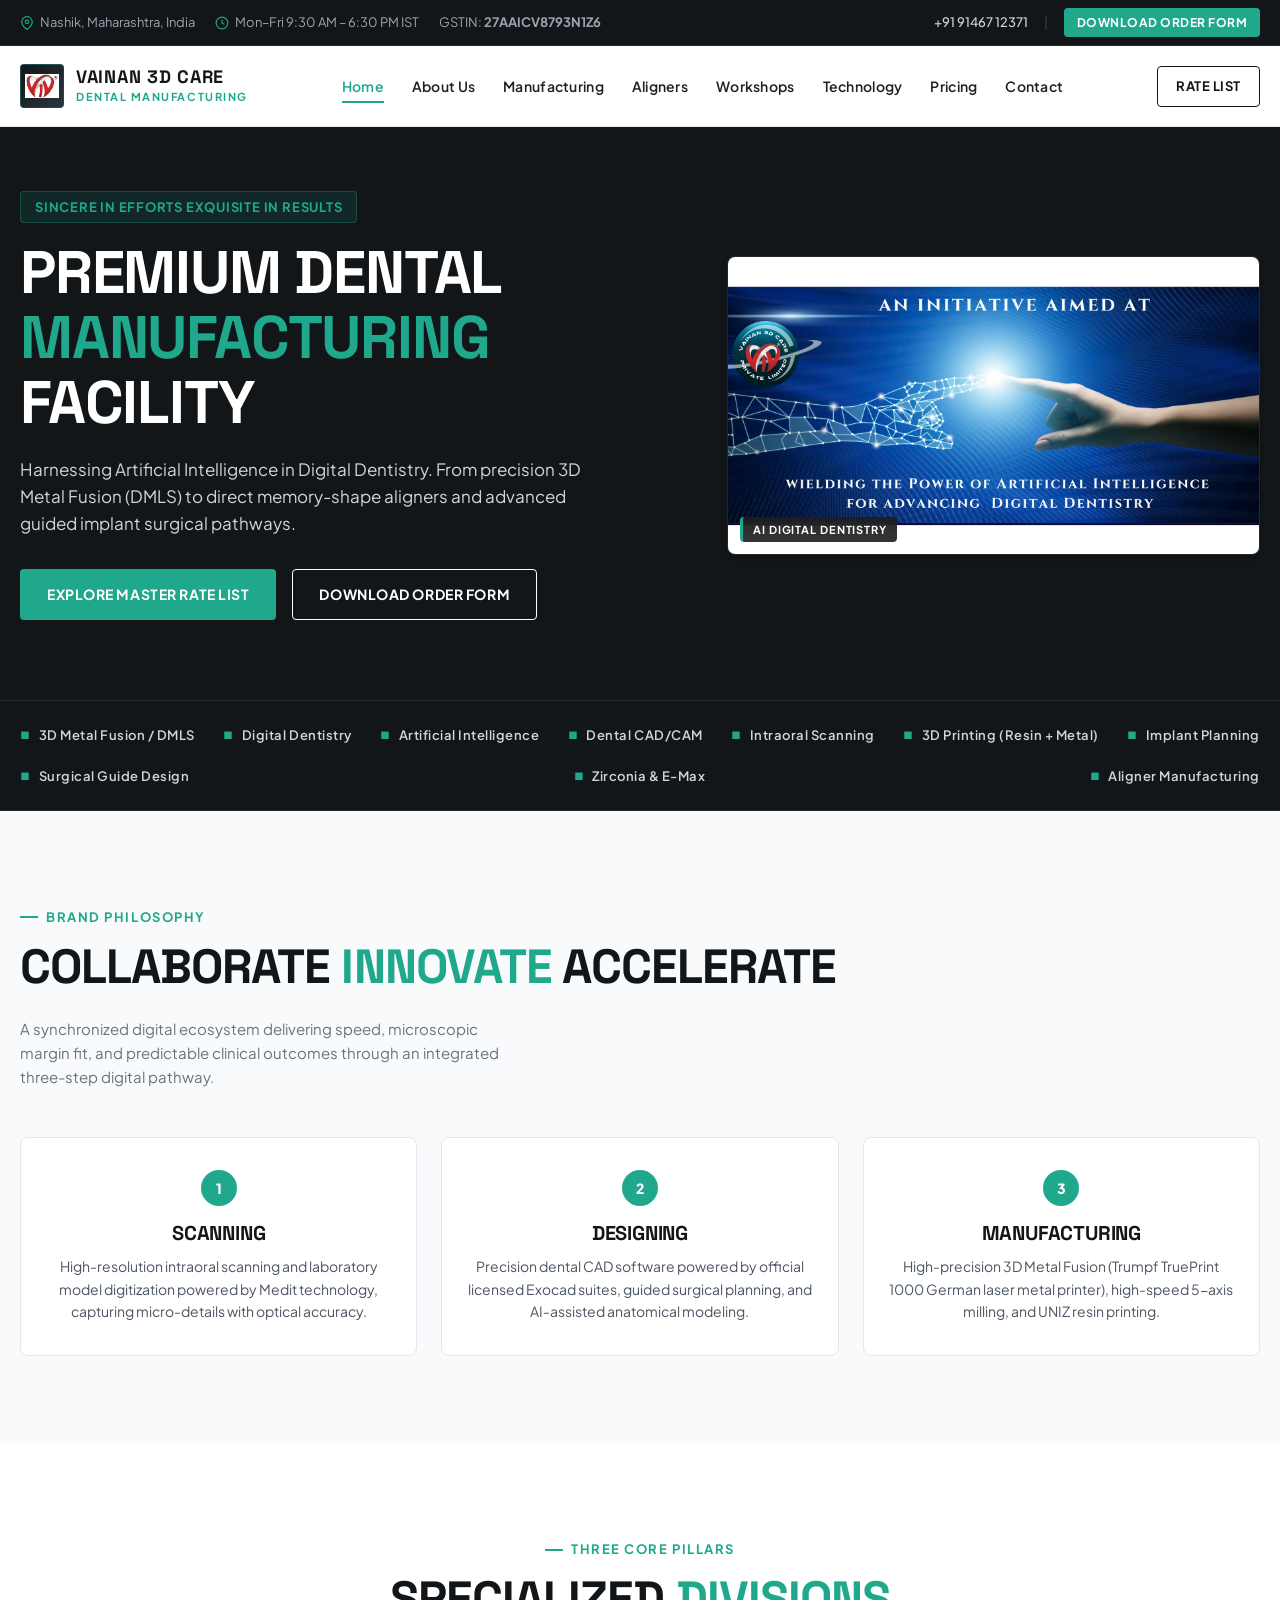
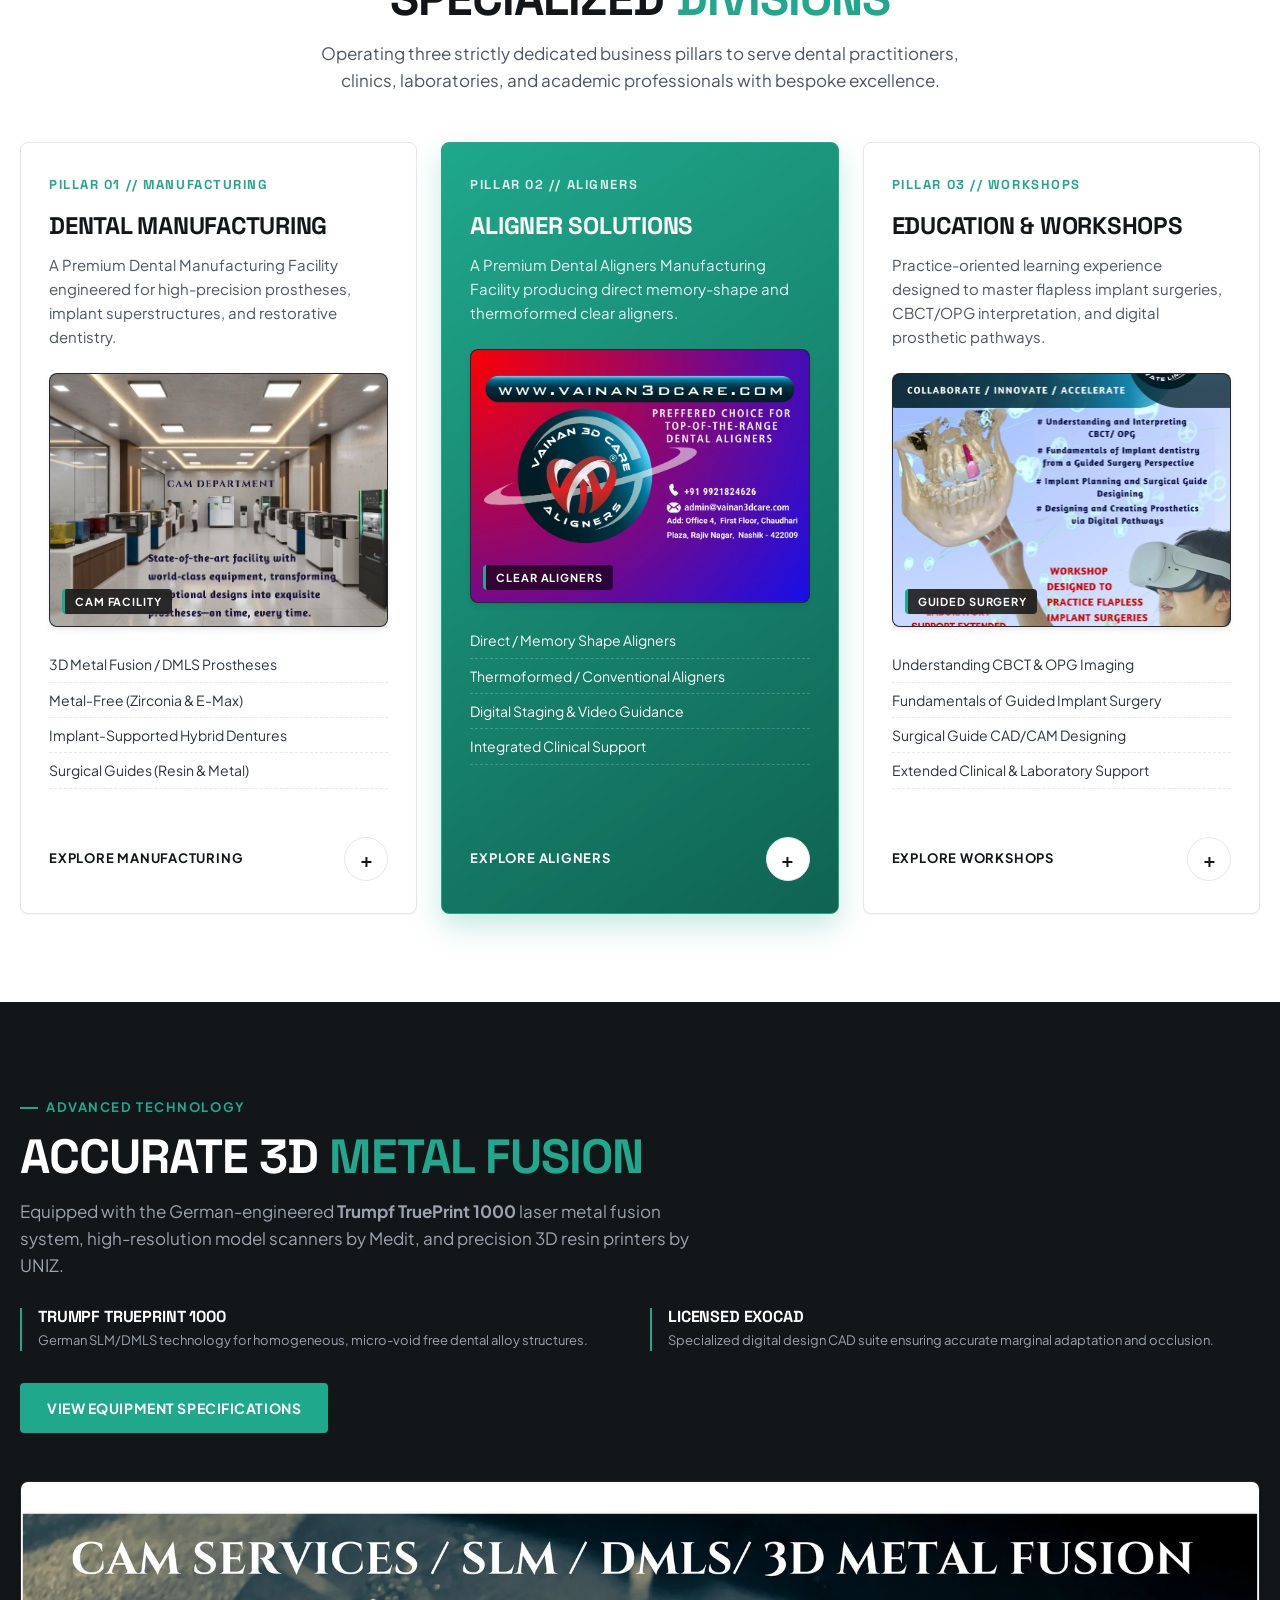
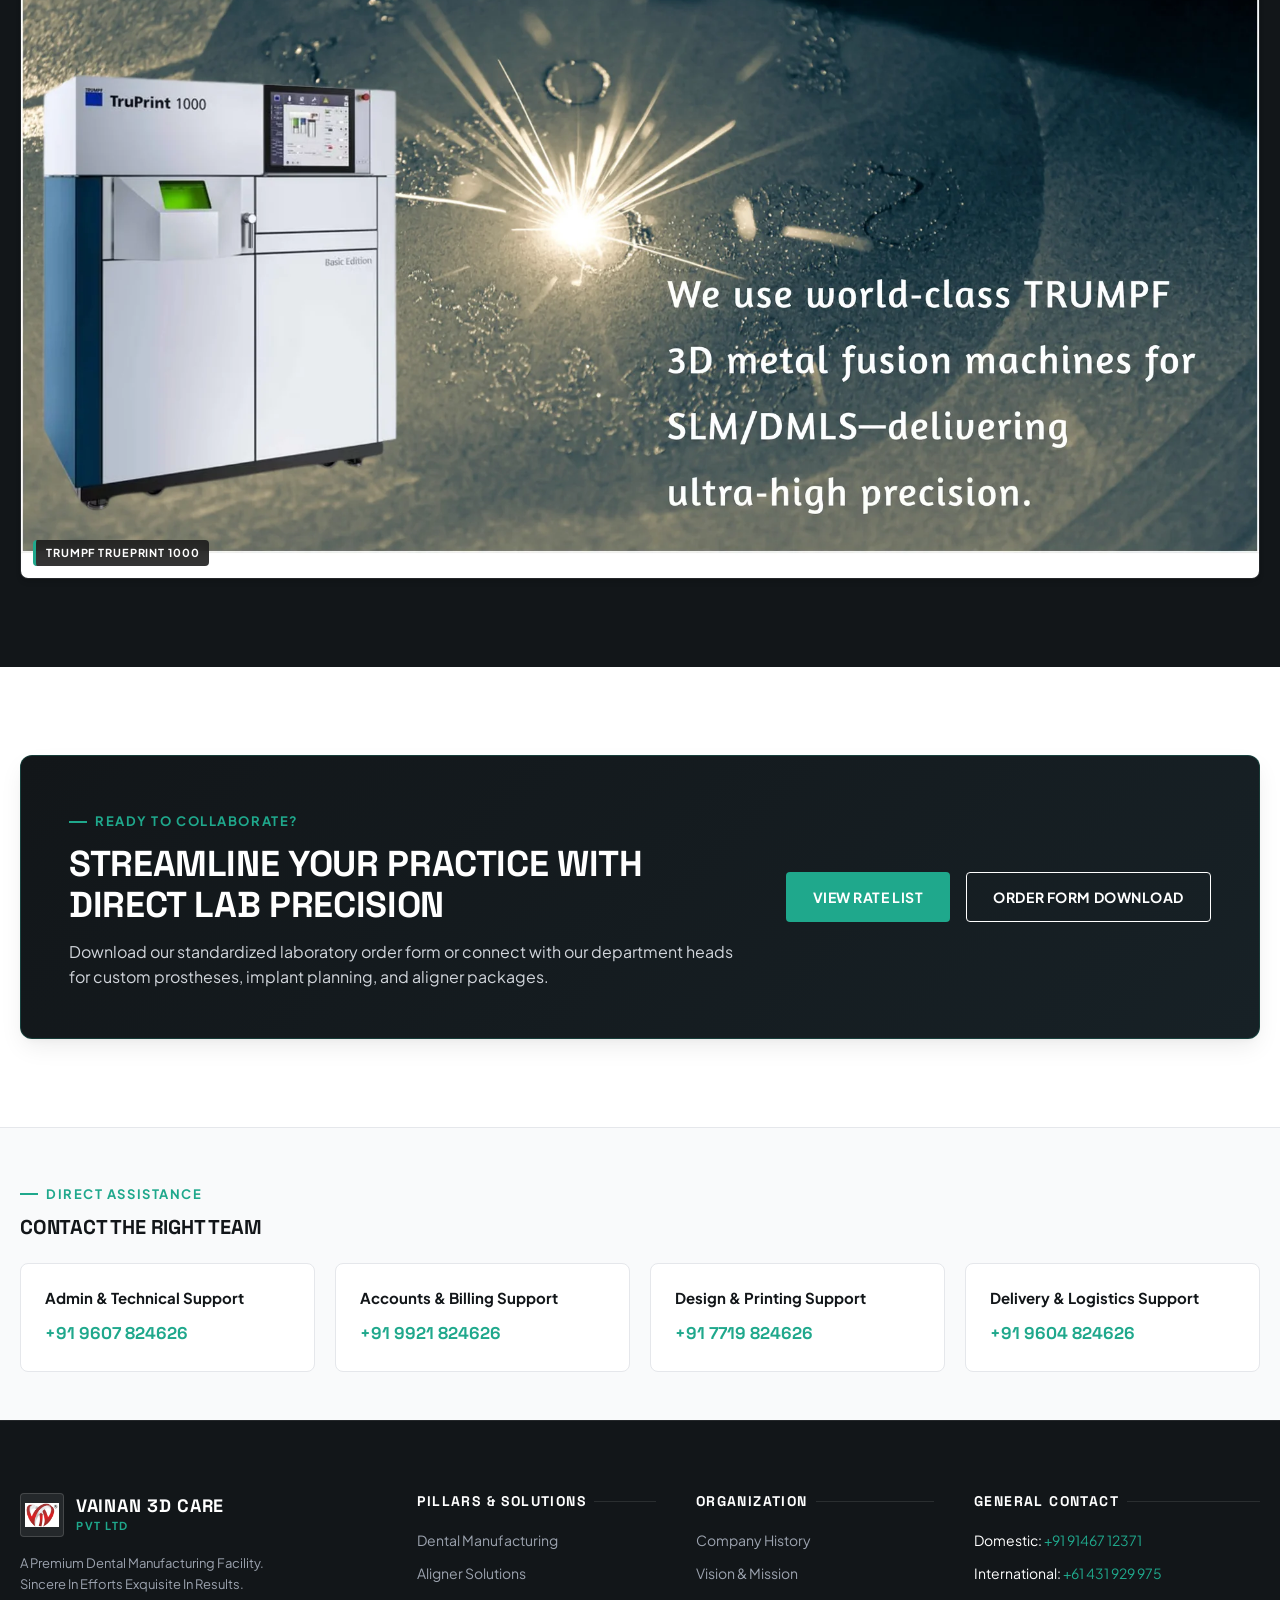
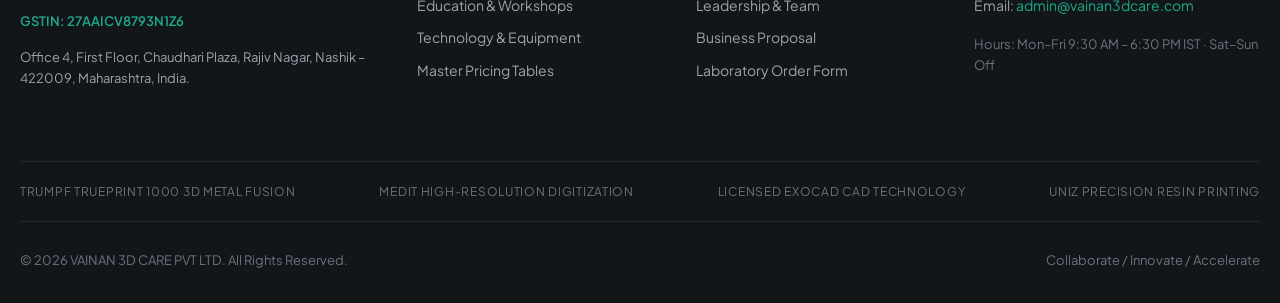
==== commit 8eccbfc3: "perf: convert placed images to ultra-fast next-gen WebP format (98.7% size reduction)" ====
--- a/index.html
+++ b/index.html
@@ -39,7 +39,7 @@
     <div class="container site-header-inner">
       <a href="index.html" class="brand-logo" aria-label="Vainan 3D Care Home">
         <div class="brand-symbol">
-          <img src="Asset/Vainan3DCareAligners(BoxCover)/4.png" alt="VAINAN 3D CARE Logo" class="brand-emblem-img">
+          <img decoding="async" src="Asset/Vainan3DCareAligners(BoxCover)/4.webp" alt="VAINAN 3D CARE Logo" class="brand-emblem-img">
         </div>
         <div class="brand-text">
           <span class="brand-name">VAINAN 3D CARE</span>
@@ -121,7 +121,7 @@
         <!-- Hero Media Asset: vainan3dcare.com (1170 x 355 px)/2.png -->
         <div class="hero-media-wrapper">
           <div class="media-frame aspect-16-9" id="hero-banner-frame">
-            <img src="Asset/vainan3dcare.com (1170 x 355 px)/2.png" alt="VAINAN 3D CARE Artificial Intelligence and Digital Dentistry Innovation Banner" loading="eager">
+            <img decoding="async" src="Asset/vainan3dcare.com (1170 x 355 px)/2.webp" alt="VAINAN 3D CARE Artificial Intelligence and Digital Dentistry Innovation Banner" loading="eager">
             <span class="media-badge">AI Digital Dentistry</span>
           </div>
         </div>
@@ -215,7 +215,7 @@
             </p>
 
             <div class="media-frame aspect-4-3" style="margin-bottom: 20px;">
-              <img src="Asset/WebsiteAdditions2/15.png" alt="VAINAN 3D CARE High-Tech CAM Manufacturing Facility" loading="lazy">
+              <img decoding="async" src="Asset/WebsiteAdditions2/15.webp" alt="VAINAN 3D CARE High-Tech CAM Manufacturing Facility" loading="lazy">
               <span class="media-badge">CAM Facility</span>
             </div>
 
@@ -244,7 +244,7 @@
             </p>
 
             <div class="media-frame aspect-4-3" style="margin-bottom: 20px;">
-              <img src="Asset/Vainan3DCareAligners(BoxCover)/2.png" alt="VAINAN 3D CARE Aligners Packaging and Splints" loading="lazy">
+              <img decoding="async" src="Asset/Vainan3DCareAligners(BoxCover)/2.webp" alt="VAINAN 3D CARE Aligners Packaging and Splints" loading="lazy">
               <span class="media-badge" style="background: rgba(0,0,0,0.6);">Clear Aligners</span>
             </div>
 
@@ -272,7 +272,7 @@
             </p>
 
             <div class="media-frame aspect-4-3" style="margin-bottom: 20px;">
-              <img src="Asset/Vainan3DCareFlyers/4.png" alt="Hands-On Flapless Implant Surgery and Guided Surgery Workshop" loading="lazy">
+              <img decoding="async" src="Asset/Vainan3DCareFlyers/4.webp" alt="Hands-On Flapless Implant Surgery and Guided Surgery Workshop" loading="lazy">
               <span class="media-badge">Guided Surgery</span>
             </div>
 
@@ -321,7 +321,7 @@
         </div>
 
         <div class="media-frame aspect-16-9" id="trumpf-machine-frame">
-          <img src="Asset/WebsiteAdditions2/8.png" alt="Trumpf TruePrint 1000 German 3D Metal Fusion SLM/DMLS System" loading="lazy">
+          <img decoding="async" src="Asset/WebsiteAdditions2/8.webp" alt="Trumpf TruePrint 1000 German 3D Metal Fusion SLM/DMLS System" loading="lazy">
           <span class="media-badge">Trumpf TruePrint 1000</span>
         </div>
       </div>
@@ -387,7 +387,7 @@
         <div>
           <div class="brand-logo" style="margin-bottom: 16px;">
             <div class="brand-symbol" style="background: rgba(255,255,255,0.08); border-color: rgba(255,255,255,0.15);">
-              <img src="Asset/Vainan3DCareAligners(BoxCover)/4.png" alt="VAINAN 3D CARE Logo" class="brand-emblem-img">
+              <img decoding="async" src="Asset/Vainan3DCareAligners(BoxCover)/4.webp" alt="VAINAN 3D CARE Logo" class="brand-emblem-img">
             </div>
             <div class="brand-text">
               <span class="brand-name" style="color: #fff;">VAINAN 3D CARE</span>
